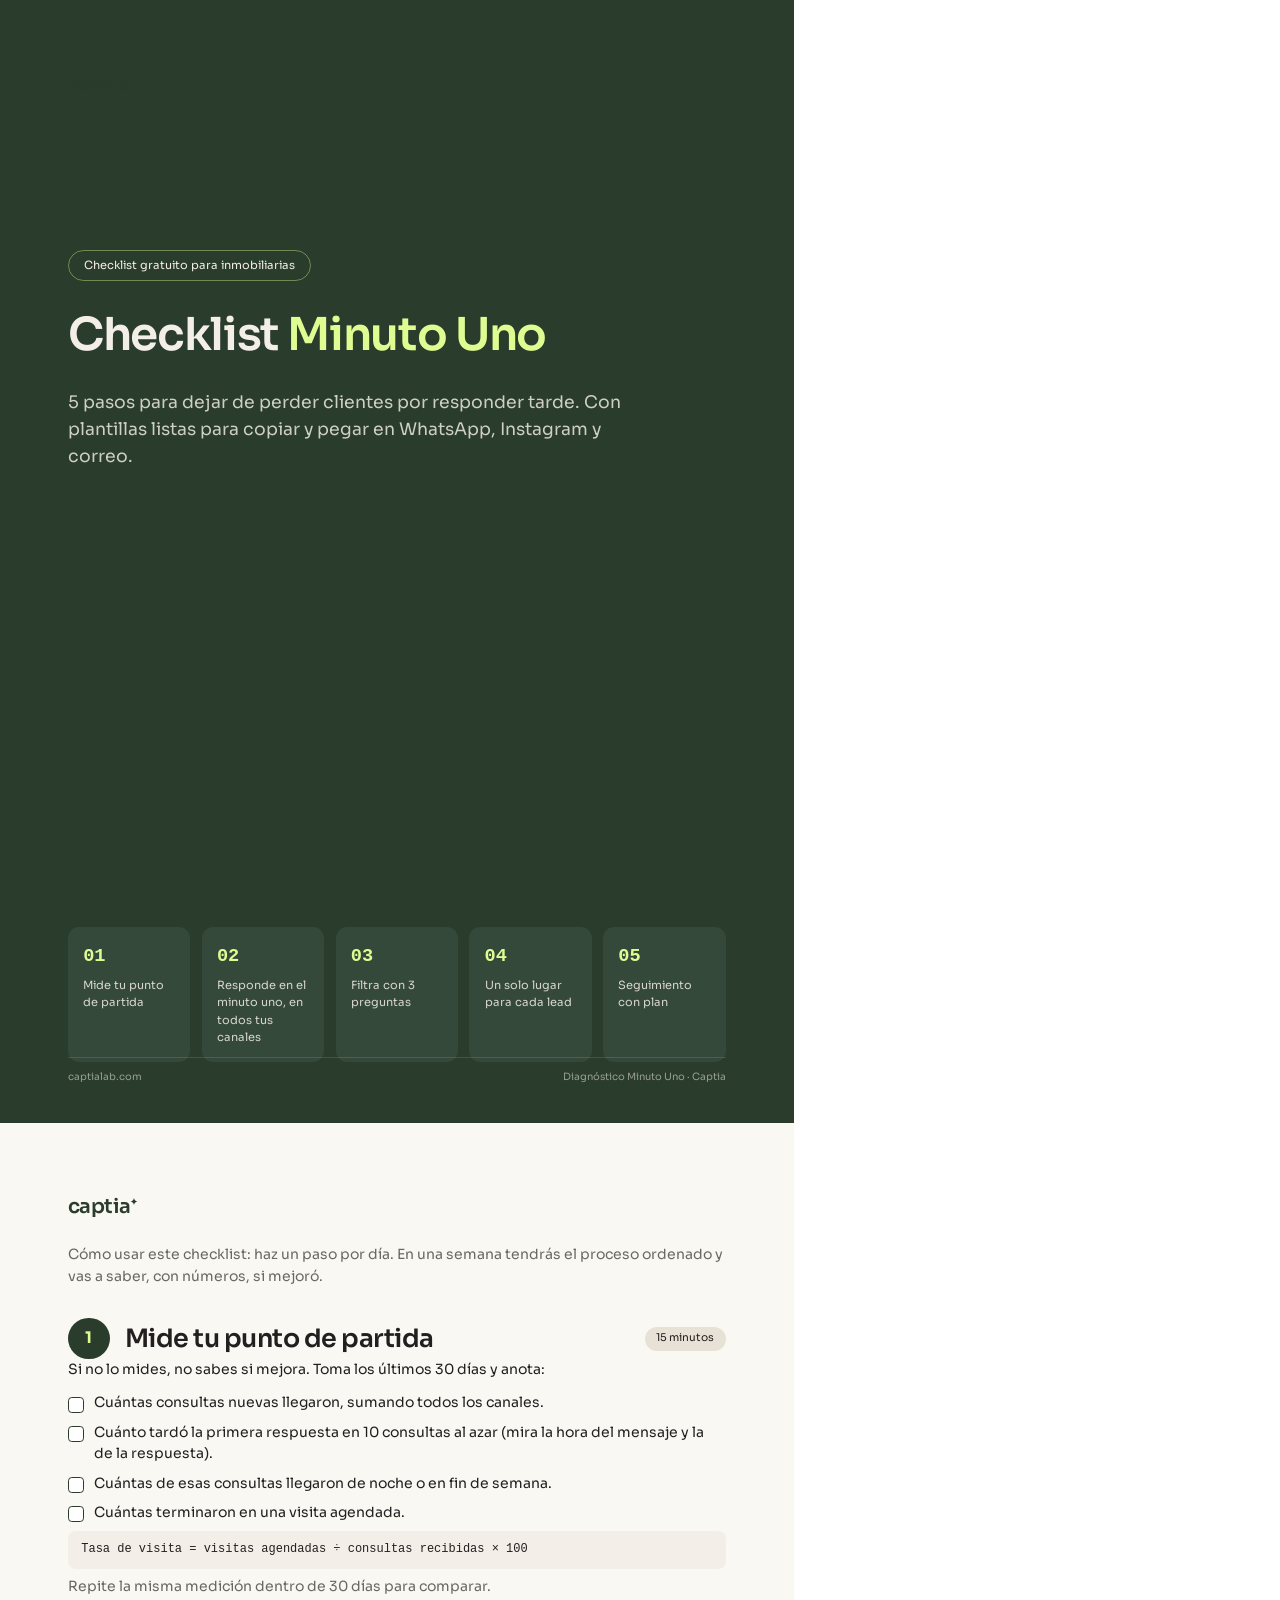
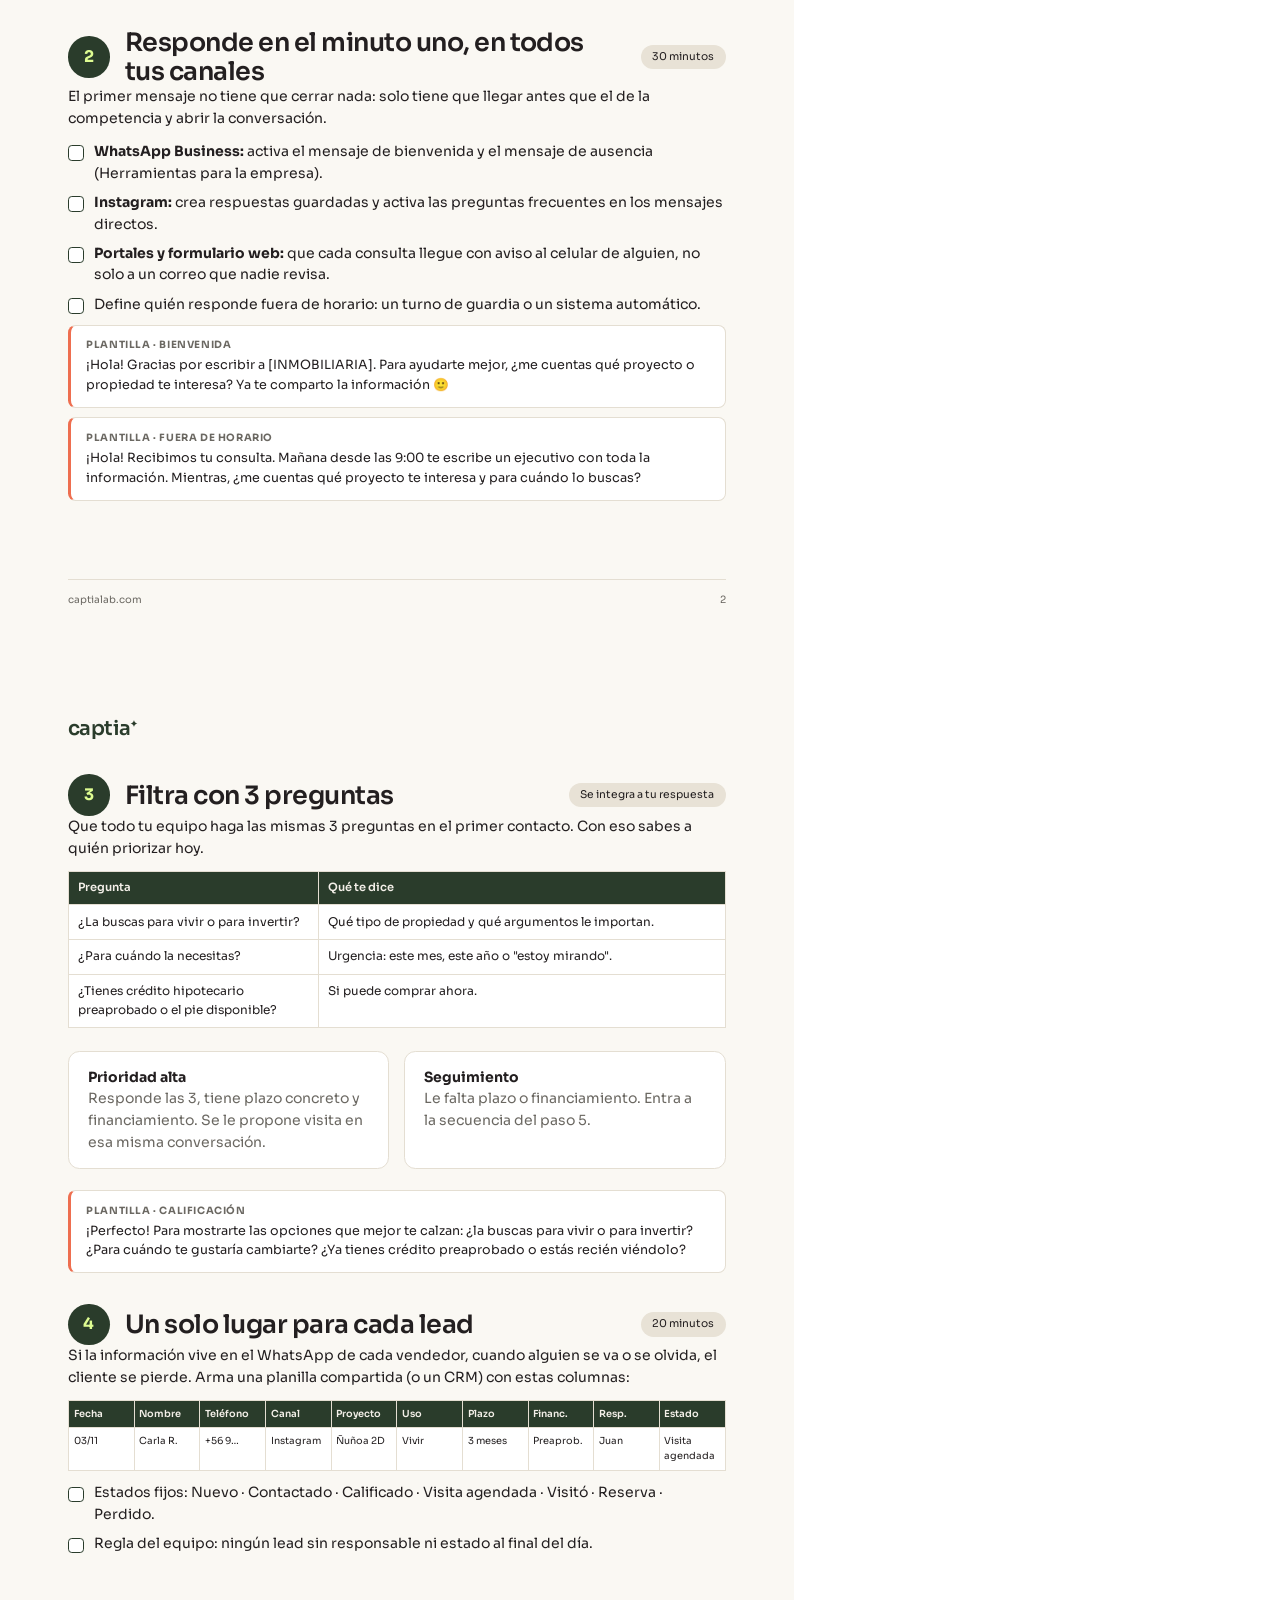
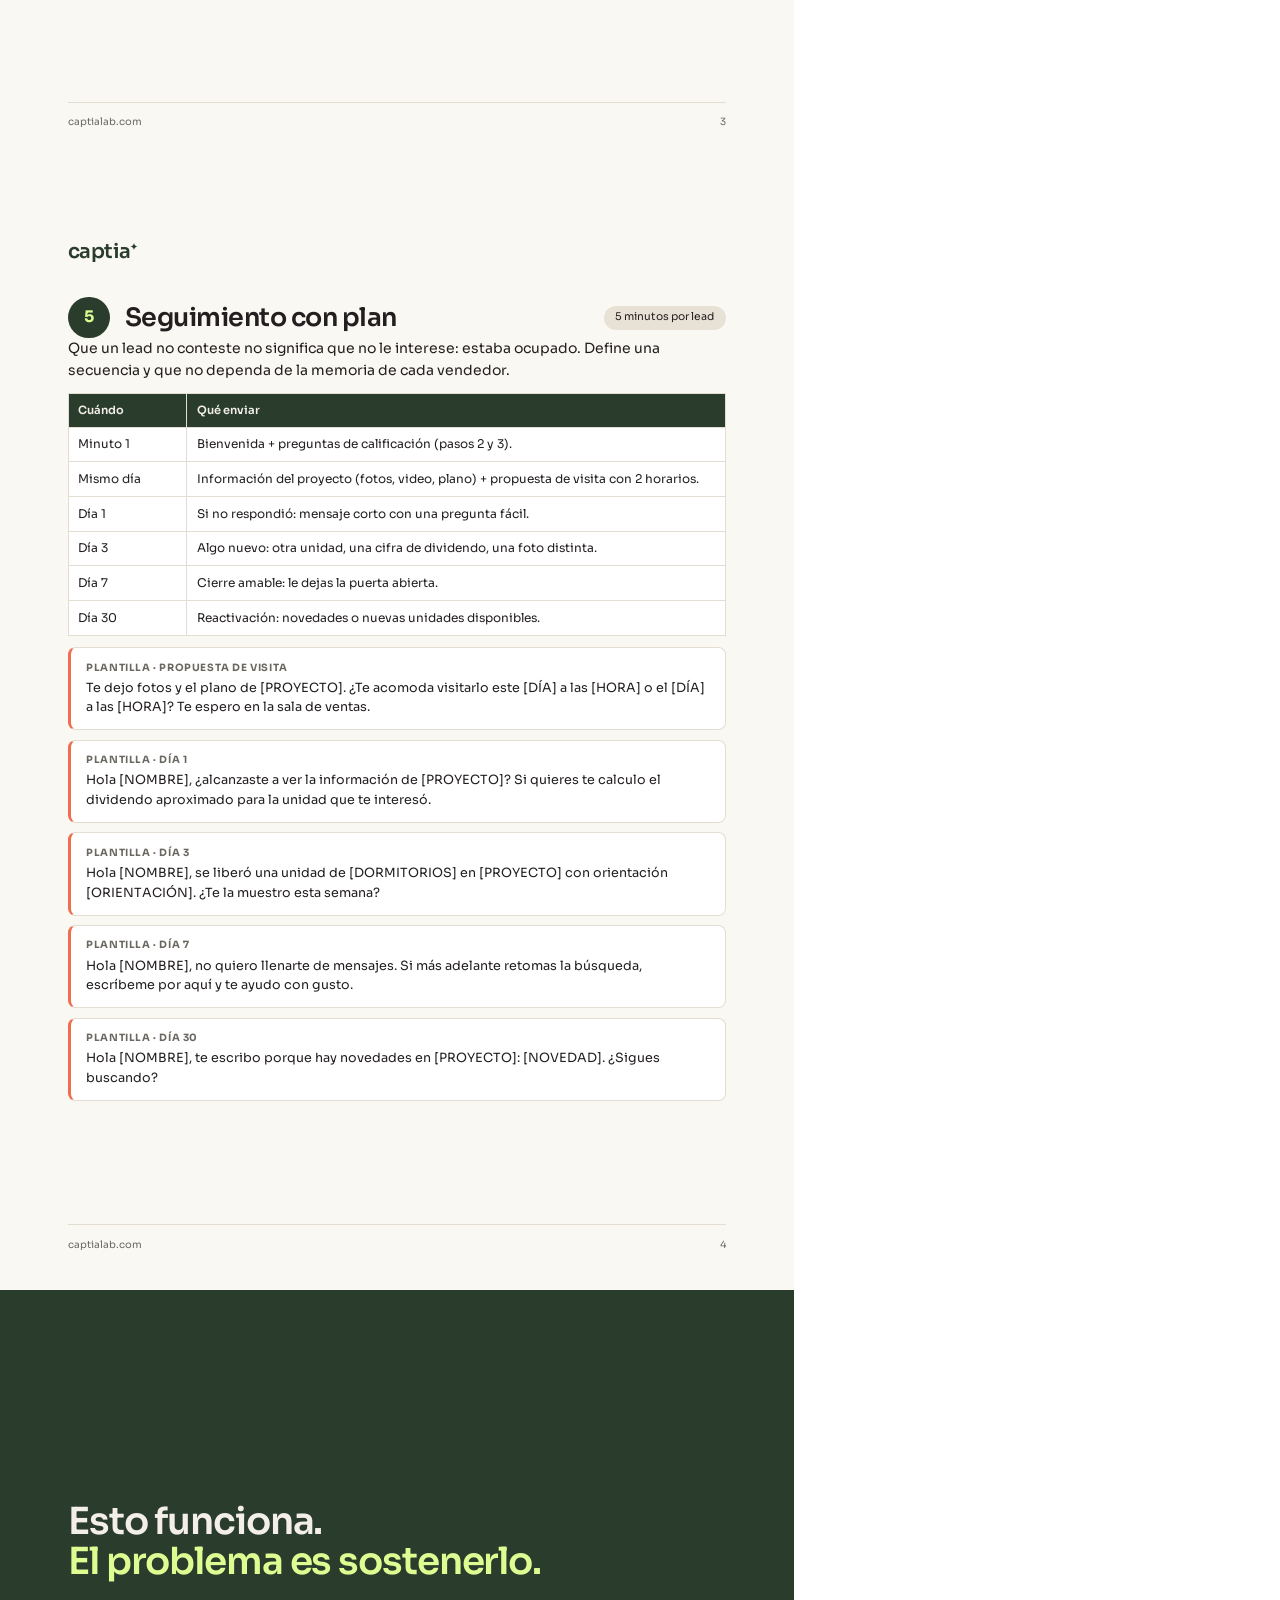
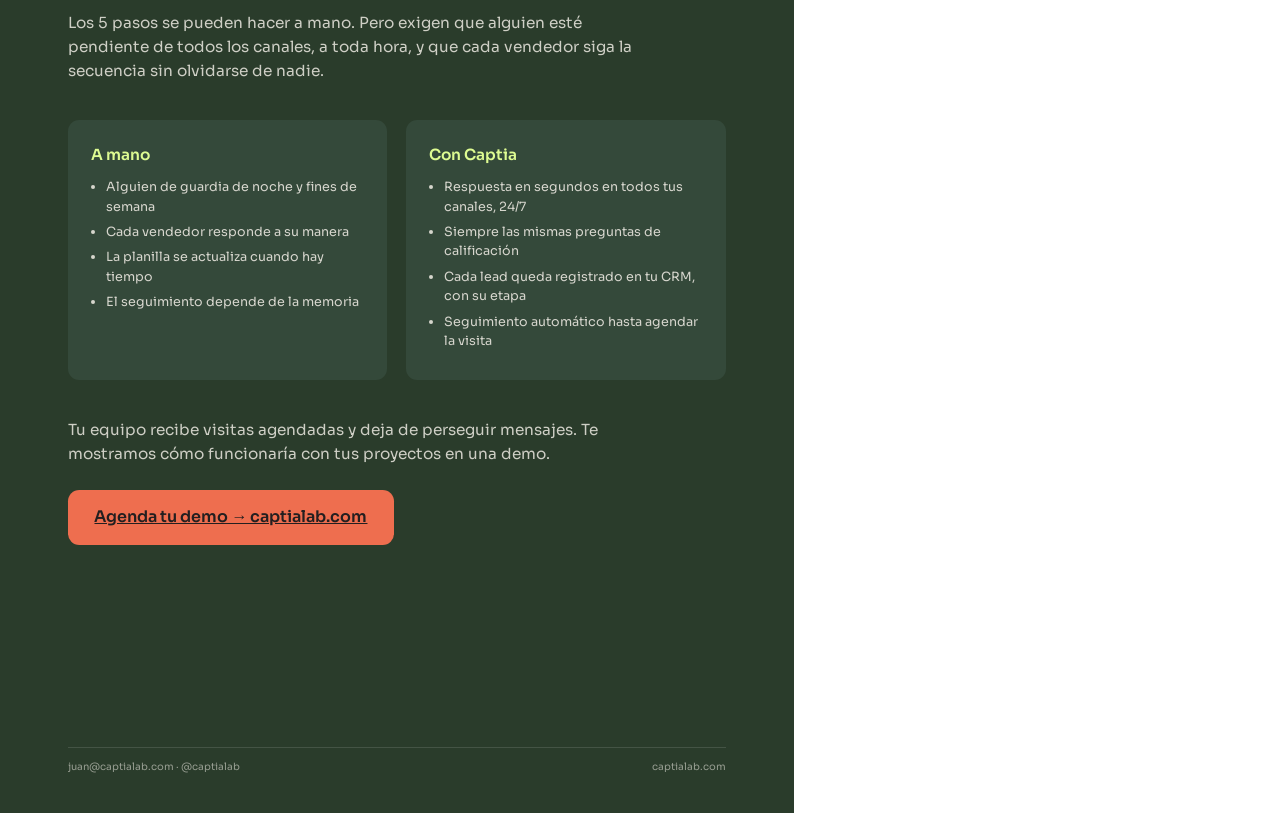
==== lead-magnet/checklist.html @ fd51cfae "Diagnóstico Minuto Uno: lead magnet con puntaje, estimación en UF, envío a GHL y checklist PDF Co-Au" ====
<!DOCTYPE html>
<html lang="es">
<head>
<meta charset="UTF-8">
<title>Checklist Minuto Uno · Captia</title>
<!-- Fuente del PDF assets/checklist-minuto-uno.pdf. Para regenerarlo: node lead-magnet/build-pdf.js -->
<style>
  @font-face { font-family: "Sora"; src: url("fonts/sora.woff2") format("woff2"); font-weight: 100 800; unicode-range: U+0000-00FF, U+0131, U+0152-0153, U+02BB-02BC, U+02C6, U+02DA, U+02DC, U+2000-206F, U+2074, U+20AC, U+2122, U+2191, U+2193, U+2212, U+2215, U+FEFF, U+FFFD; }
  @font-face { font-family: "Sora"; src: url("fonts/sora-ext.woff2") format("woff2"); font-weight: 100 800; }
  @page { size: A4; margin: 0; }
  :root { --verde:#2a3c2b; --verde-2:#34493a; --crema:#f3efe8; --crema-2:#faf8f3; --tinta:#231f20; --gris:#6b6862; --lima:#defc92; --coral:#ee6e4f; --borde:#e4ded2; }
  * { box-sizing: border-box; margin: 0; padding: 0; }
  body { font-family: "Sora", Arial, sans-serif; color: var(--tinta); font-size: 10.5pt; line-height: 1.55; -webkit-print-color-adjust: exact; print-color-adjust: exact; }
  .page { width: 210mm; height: 297mm; padding: 18mm 18mm 16mm; position: relative; overflow: hidden; background: var(--crema-2); page-break-after: always; }
  .page:last-child { page-break-after: auto; }
  .logo { font-weight: 600; font-size: 15pt; letter-spacing: -0.03em; color: var(--verde); }
  .logo sup { font-size: 7pt; }
  .dark .logo { color: var(--lima); }
  .foot { position: absolute; left: 18mm; right: 18mm; bottom: 10mm; display: flex; justify-content: space-between; font-size: 7.5pt; color: var(--gris); border-top: 1px solid var(--borde); padding-top: 3mm; }
  .mono { font-family: ui-monospace, Menlo, Consolas, monospace; font-size: 7.5pt; font-weight: 700; letter-spacing: .1em; color: var(--gris); text-transform: uppercase; }
  h1 { font-size: 34pt; line-height: 1.05; letter-spacing: -0.03em; font-weight: 600; }
  h2 { font-size: 19pt; line-height: 1.15; letter-spacing: -0.02em; font-weight: 600; margin: 2mm 0 3mm; }
  h3 { font-size: 11.5pt; font-weight: 600; margin: 5mm 0 2mm; }
  p { margin-bottom: 2.5mm; }
  .muted { color: var(--gris); }

  /* Portada */
  .cover { background: var(--verde); color: var(--crema); display: flex; flex-direction: column; }
  .cover .pill { display: inline-block; border: 1px solid rgba(222,252,146,.4); color: var(--crema); border-radius: 99px; padding: 1.5mm 4mm; font-size: 8.5pt; margin: 40mm 0 8mm; }
  .cover h1 span { color: var(--lima); }
  .cover .sub { font-size: 13pt; color: rgba(243,239,232,.82); margin-top: 8mm; max-width: 150mm; }
  .cover .steps { margin-top: auto; display: grid; grid-template-columns: repeat(5, 1fr); gap: 3mm; }
  .cover .steps div { background: var(--verde-2); border-radius: 3mm; padding: 4mm; font-size: 8.5pt; color: rgba(243,239,232,.85); min-height: 26mm; }
  .cover .steps b { display: block; font-family: ui-monospace, Menlo, monospace; color: var(--lima); font-size: 14pt; margin-bottom: 1.5mm; }
  .cover .foot { color: rgba(243,239,232,.55); border-color: rgba(255,255,255,.12); }

  /* Pasos */
  .step-head { display: flex; align-items: center; gap: 4mm; margin-top: 8mm; }
  .step-head:first-of-type { margin-top: 6mm; }
  .num { width: 11mm; height: 11mm; border-radius: 50%; background: var(--verde); color: var(--lima); display: grid; place-items: center; font-weight: 700; font-size: 12pt; flex-shrink: 0; }
  .step-head h2 { margin: 0; }
  .time { margin-left: auto; font-size: 8pt; background: #e8e2d6; border-radius: 99px; padding: 1mm 3mm; white-space: nowrap; }
  .checks { list-style: none; margin: 3mm 0 0; }
  .checks li { position: relative; padding-left: 7mm; margin-bottom: 2mm; }
  .checks li::before { content: ""; position: absolute; left: 0; top: 1.2mm; width: 3.6mm; height: 3.6mm; border: 1.4px solid var(--verde); border-radius: 1mm; background: #fff; }
  .box { background: #fff; border: 1px solid var(--borde); border-radius: 3mm; padding: 4mm 5mm; margin: 3mm 0; }
  .msg { background: #fff; border: 1px solid var(--borde); border-left: 3px solid var(--coral); border-radius: 2mm; padding: 3mm 4mm; margin: 2.5mm 0; font-size: 9.5pt; }
  .msg .lbl { display: block; font-size: 7.5pt; font-weight: 700; color: var(--gris); text-transform: uppercase; letter-spacing: .06em; margin-bottom: 1mm; }
  table { width: 100%; border-collapse: collapse; font-size: 9pt; margin: 3mm 0; background: #fff; }
  th, td { border: 1px solid var(--borde); padding: 2mm 2.5mm; text-align: left; vertical-align: top; }
  th { background: var(--verde); color: var(--crema); font-weight: 600; font-size: 8.5pt; }
  .formula { font-family: ui-monospace, Menlo, monospace; font-size: 9pt; background: var(--crema); border-radius: 2mm; padding: 2.5mm 3.5mm; display: block; margin: 2mm 0; }
  table.tight { table-layout: fixed; font-size: 7.5pt; }
  table.tight th, table.tight td { padding: 1.5mm 1.2mm; font-size: 7.3pt; word-break: break-word; }
  .grid2 { display: grid; grid-template-columns: 1fr 1fr; gap: 4mm; }

  /* Cierre */
  .closing { background: var(--verde); color: var(--crema); }
  .closing h1 { font-size: 28pt; margin-top: 30mm; }
  .closing h1 span { color: var(--lima); }
  .closing p { color: rgba(243,239,232,.82); font-size: 11.5pt; max-width: 155mm; }
  .closing .cmp { display: grid; grid-template-columns: 1fr 1fr; gap: 5mm; margin: 10mm 0; }
  .closing .cmp div { background: var(--verde-2); border-radius: 3mm; padding: 6mm; font-size: 9.5pt; }
  .closing .cmp h3 { color: var(--lima); margin: 0 0 3mm; }
  .closing .cmp ul { padding-left: 4mm; color: rgba(243,239,232,.85); }
  .closing .cmp li { margin-bottom: 1.5mm; }
  .cta { display: inline-block; background: var(--coral); color: var(--tinta); font-weight: 600; padding: 4mm 7mm; border-radius: 3mm; font-size: 12pt; margin-top: 4mm; }
  .closing .foot { color: rgba(243,239,232,.55); border-color: rgba(255,255,255,.12); }
</style>
</head>
<body>

<!-- ============ PORTADA ============ -->
<section class="page cover">
  <div class="logo">captia<sup>✦</sup></div>
  <div><span class="pill">Checklist gratuito para inmobiliarias</span></div>
  <h1>Checklist <span>Minuto Uno</span></h1>
  <p class="sub">5 pasos para dejar de perder clientes por responder tarde. Con plantillas listas para copiar y pegar en WhatsApp, Instagram y correo.</p>
  <div class="steps">
    <div><b>01</b>Mide tu punto de partida</div>
    <div><b>02</b>Responde en el minuto uno, en todos tus canales</div>
    <div><b>03</b>Filtra con 3 preguntas</div>
    <div><b>04</b>Un solo lugar para cada lead</div>
    <div><b>05</b>Seguimiento con plan</div>
  </div>
  <div class="foot"><span>captialab.com</span><span>Diagnóstico Minuto Uno · Captia</span></div>
</section>

<!-- ============ PASOS 1 y 2 ============ -->
<section class="page">
  <div class="logo">captia<sup>✦</sup></div>
  <p class="muted" style="margin-top:6mm">Cómo usar este checklist: haz un paso por día. En una semana tendrás el proceso ordenado y vas a saber, con números, si mejoró.</p>

  <div class="step-head"><div class="num">1</div><h2>Mide tu punto de partida</h2><span class="time">15 minutos</span></div>
  <p>Si no lo mides, no sabes si mejora. Toma los últimos 30 días y anota:</p>
  <ul class="checks">
    <li>Cuántas consultas nuevas llegaron, sumando todos los canales.</li>
    <li>Cuánto tardó la primera respuesta en 10 consultas al azar (mira la hora del mensaje y la de la respuesta).</li>
    <li>Cuántas de esas consultas llegaron de noche o en fin de semana.</li>
    <li>Cuántas terminaron en una visita agendada.</li>
  </ul>
  <span class="formula">Tasa de visita = visitas agendadas ÷ consultas recibidas × 100</span>
  <p class="muted">Repite la misma medición dentro de 30 días para comparar.</p>

  <div class="step-head"><div class="num">2</div><h2>Responde en el minuto uno, en todos tus canales</h2><span class="time">30 minutos</span></div>
  <p>El primer mensaje no tiene que cerrar nada: solo tiene que llegar antes que el de la competencia y abrir la conversación.</p>
  <ul class="checks">
    <li><b>WhatsApp Business:</b> activa el mensaje de bienvenida y el mensaje de ausencia (Herramientas para la empresa).</li>
    <li><b>Instagram:</b> crea respuestas guardadas y activa las preguntas frecuentes en los mensajes directos.</li>
    <li><b>Portales y formulario web:</b> que cada consulta llegue con aviso al celular de alguien, no solo a un correo que nadie revisa.</li>
    <li>Define quién responde fuera de horario: un turno de guardia o un sistema automático.</li>
  </ul>
  <div class="msg"><span class="lbl">Plantilla · Bienvenida</span>¡Hola! Gracias por escribir a [INMOBILIARIA]. Para ayudarte mejor, ¿me cuentas qué proyecto o propiedad te interesa? Ya te comparto la información 🙂</div>
  <div class="msg"><span class="lbl">Plantilla · Fuera de horario</span>¡Hola! Recibimos tu consulta. Mañana desde las 9:00 te escribe un ejecutivo con toda la información. Mientras, ¿me cuentas qué proyecto te interesa y para cuándo lo buscas?</div>

  <div class="foot"><span>captialab.com</span><span>2</span></div>
</section>

<!-- ============ PASOS 3 y 4 ============ -->
<section class="page">
  <div class="logo">captia<sup>✦</sup></div>

  <div class="step-head"><div class="num">3</div><h2>Filtra con 3 preguntas</h2><span class="time">Se integra a tu respuesta</span></div>
  <p>Que todo tu equipo haga las mismas 3 preguntas en el primer contacto. Con eso sabes a quién priorizar hoy.</p>
  <table>
    <tr><th style="width:38%">Pregunta</th><th>Qué te dice</th></tr>
    <tr><td>¿La buscas para vivir o para invertir?</td><td>Qué tipo de propiedad y qué argumentos le importan.</td></tr>
    <tr><td>¿Para cuándo la necesitas?</td><td>Urgencia: este mes, este año o "estoy mirando".</td></tr>
    <tr><td>¿Tienes crédito hipotecario preaprobado o el pie disponible?</td><td>Si puede comprar ahora.</td></tr>
  </table>
  <div class="grid2">
    <div class="box"><b>Prioridad alta</b><br><span class="muted">Responde las 3, tiene plazo concreto y financiamiento. Se le propone visita en esa misma conversación.</span></div>
    <div class="box"><b>Seguimiento</b><br><span class="muted">Le falta plazo o financiamiento. Entra a la secuencia del paso 5.</span></div>
  </div>
  <div class="msg"><span class="lbl">Plantilla · Calificación</span>¡Perfecto! Para mostrarte las opciones que mejor te calzan: ¿la buscas para vivir o para invertir? ¿Para cuándo te gustaría cambiarte? ¿Ya tienes crédito preaprobado o estás recién viéndolo?</div>

  <div class="step-head"><div class="num">4</div><h2>Un solo lugar para cada lead</h2><span class="time">20 minutos</span></div>
  <p>Si la información vive en el WhatsApp de cada vendedor, cuando alguien se va o se olvida, el cliente se pierde. Arma una planilla compartida (o un CRM) con estas columnas:</p>
  <table class="tight">
    <tr><th>Fecha</th><th>Nombre</th><th>Teléfono</th><th>Canal</th><th>Proyecto</th><th>Uso</th><th>Plazo</th><th>Financ.</th><th>Resp.</th><th>Estado</th></tr>
    <tr><td>03/11</td><td>Carla R.</td><td>+56 9…</td><td>Instagram</td><td>Ñuñoa 2D</td><td>Vivir</td><td>3 meses</td><td>Preaprob.</td><td>Juan</td><td>Visita agendada</td></tr>
  </table>
  <ul class="checks">
    <li>Estados fijos: Nuevo · Contactado · Calificado · Visita agendada · Visitó · Reserva · Perdido.</li>
    <li>Regla del equipo: ningún lead sin responsable ni estado al final del día.</li>
  </ul>

  <div class="foot"><span>captialab.com</span><span>3</span></div>
</section>

<!-- ============ PASO 5 ============ -->
<section class="page">
  <div class="logo">captia<sup>✦</sup></div>

  <div class="step-head"><div class="num">5</div><h2>Seguimiento con plan</h2><span class="time">5 minutos por lead</span></div>
  <p>Que un lead no conteste no significa que no le interese: estaba ocupado. Define una secuencia y que no dependa de la memoria de cada vendedor.</p>
  <table>
    <tr><th style="width:18%">Cuándo</th><th>Qué enviar</th></tr>
    <tr><td>Minuto 1</td><td>Bienvenida + preguntas de calificación (pasos 2 y 3).</td></tr>
    <tr><td>Mismo día</td><td>Información del proyecto (fotos, video, plano) + propuesta de visita con 2 horarios.</td></tr>
    <tr><td>Día 1</td><td>Si no respondió: mensaje corto con una pregunta fácil.</td></tr>
    <tr><td>Día 3</td><td>Algo nuevo: otra unidad, una cifra de dividendo, una foto distinta.</td></tr>
    <tr><td>Día 7</td><td>Cierre amable: le dejas la puerta abierta.</td></tr>
    <tr><td>Día 30</td><td>Reactivación: novedades o nuevas unidades disponibles.</td></tr>
  </table>
  <div class="msg"><span class="lbl">Plantilla · Propuesta de visita</span>Te dejo fotos y el plano de [PROYECTO]. ¿Te acomoda visitarlo este [DÍA] a las [HORA] o el [DÍA] a las [HORA]? Te espero en la sala de ventas.</div>
  <div class="msg"><span class="lbl">Plantilla · Día 1</span>Hola [NOMBRE], ¿alcanzaste a ver la información de [PROYECTO]? Si quieres te calculo el dividendo aproximado para la unidad que te interesó.</div>
  <div class="msg"><span class="lbl">Plantilla · Día 3</span>Hola [NOMBRE], se liberó una unidad de [DORMITORIOS] en [PROYECTO] con orientación [ORIENTACIÓN]. ¿Te la muestro esta semana?</div>
  <div class="msg"><span class="lbl">Plantilla · Día 7</span>Hola [NOMBRE], no quiero llenarte de mensajes. Si más adelante retomas la búsqueda, escríbeme por aquí y te ayudo con gusto.</div>
  <div class="msg"><span class="lbl">Plantilla · Día 30</span>Hola [NOMBRE], te escribo porque hay novedades en [PROYECTO]: [NOVEDAD]. ¿Sigues buscando?</div>

  <div class="foot"><span>captialab.com</span><span>4</span></div>
</section>

<!-- ============ CIERRE ============ -->
<section class="page closing">
  <div class="logo">captia<sup>✦</sup></div>
  <h1>Esto funciona.<br><span>El problema es sostenerlo.</span></h1>
  <p style="margin-top:8mm">Los 5 pasos se pueden hacer a mano. Pero exigen que alguien esté pendiente de todos los canales, a toda hora, y que cada vendedor siga la secuencia sin olvidarse de nadie.</p>
  <div class="cmp">
    <div>
      <h3>A mano</h3>
      <ul>
        <li>Alguien de guardia de noche y fines de semana</li>
        <li>Cada vendedor responde a su manera</li>
        <li>La planilla se actualiza cuando hay tiempo</li>
        <li>El seguimiento depende de la memoria</li>
      </ul>
    </div>
    <div>
      <h3>Con Captia</h3>
      <ul>
        <li>Respuesta en segundos en todos tus canales, 24/7</li>
        <li>Siempre las mismas preguntas de calificación</li>
        <li>Cada lead queda registrado en tu CRM, con su etapa</li>
        <li>Seguimiento automático hasta agendar la visita</li>
      </ul>
    </div>
  </div>
  <p>Tu equipo recibe visitas agendadas y deja de perseguir mensajes. Te mostramos cómo funcionaría con tus proyectos en una demo.</p>
  <a class="cta" href="https://captialab.com/confirmacion-leadflow-inmo">Agenda tu demo → captialab.com</a>
  <div class="foot"><span>juan@captialab.com · @captialab</span><span>captialab.com</span></div>
</section>

</body>
</html>
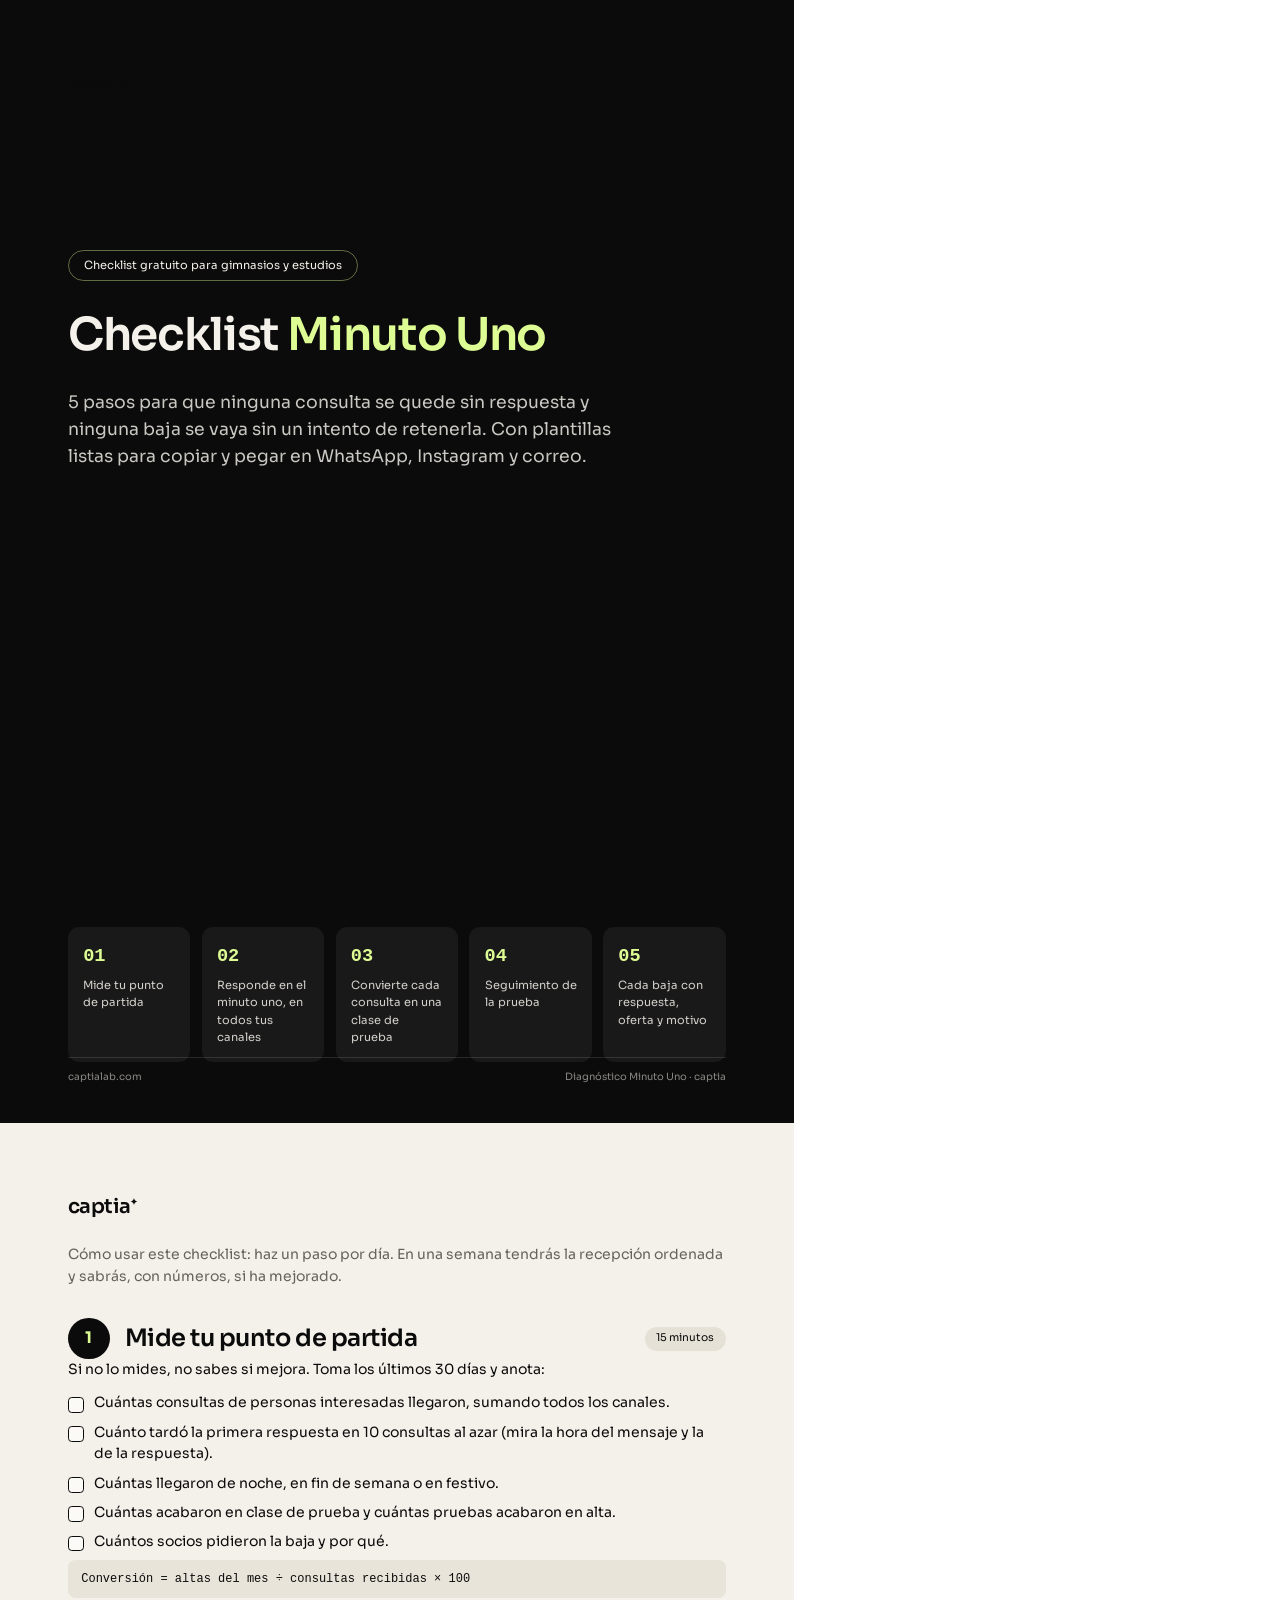
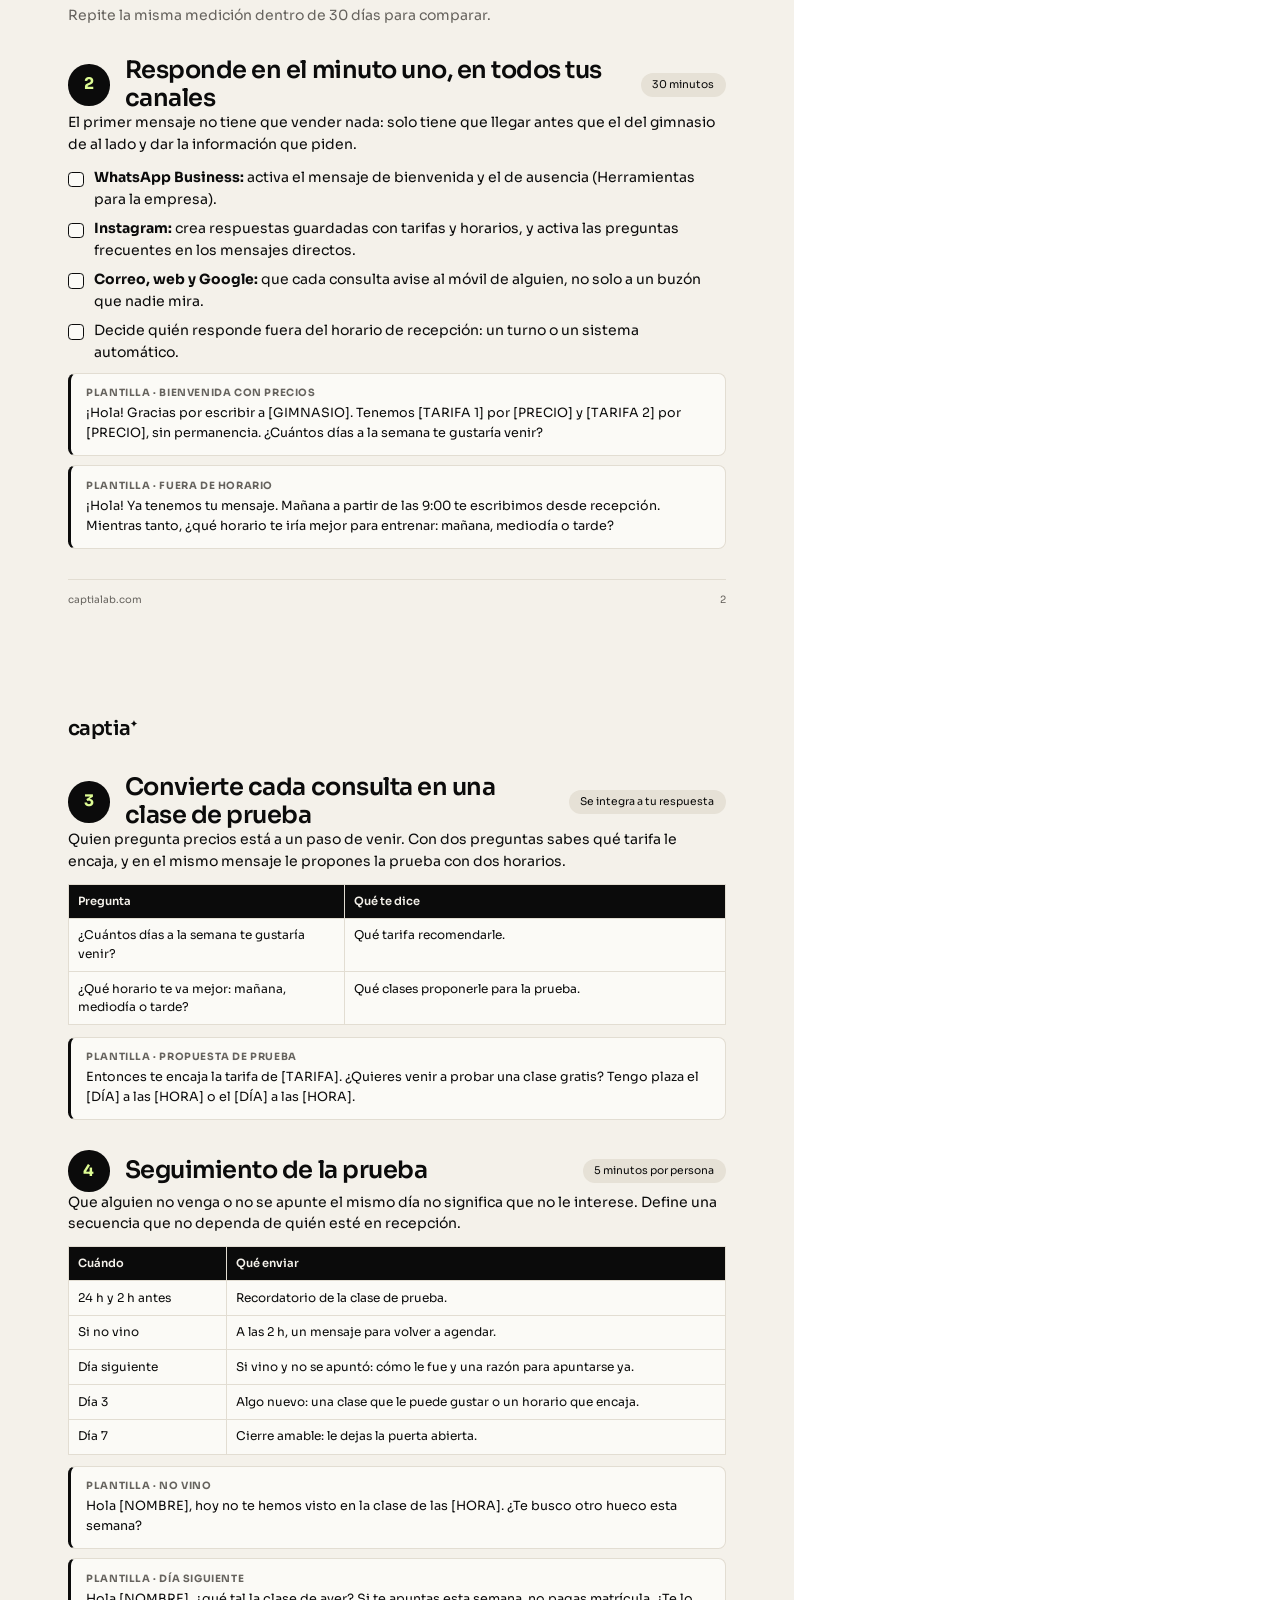
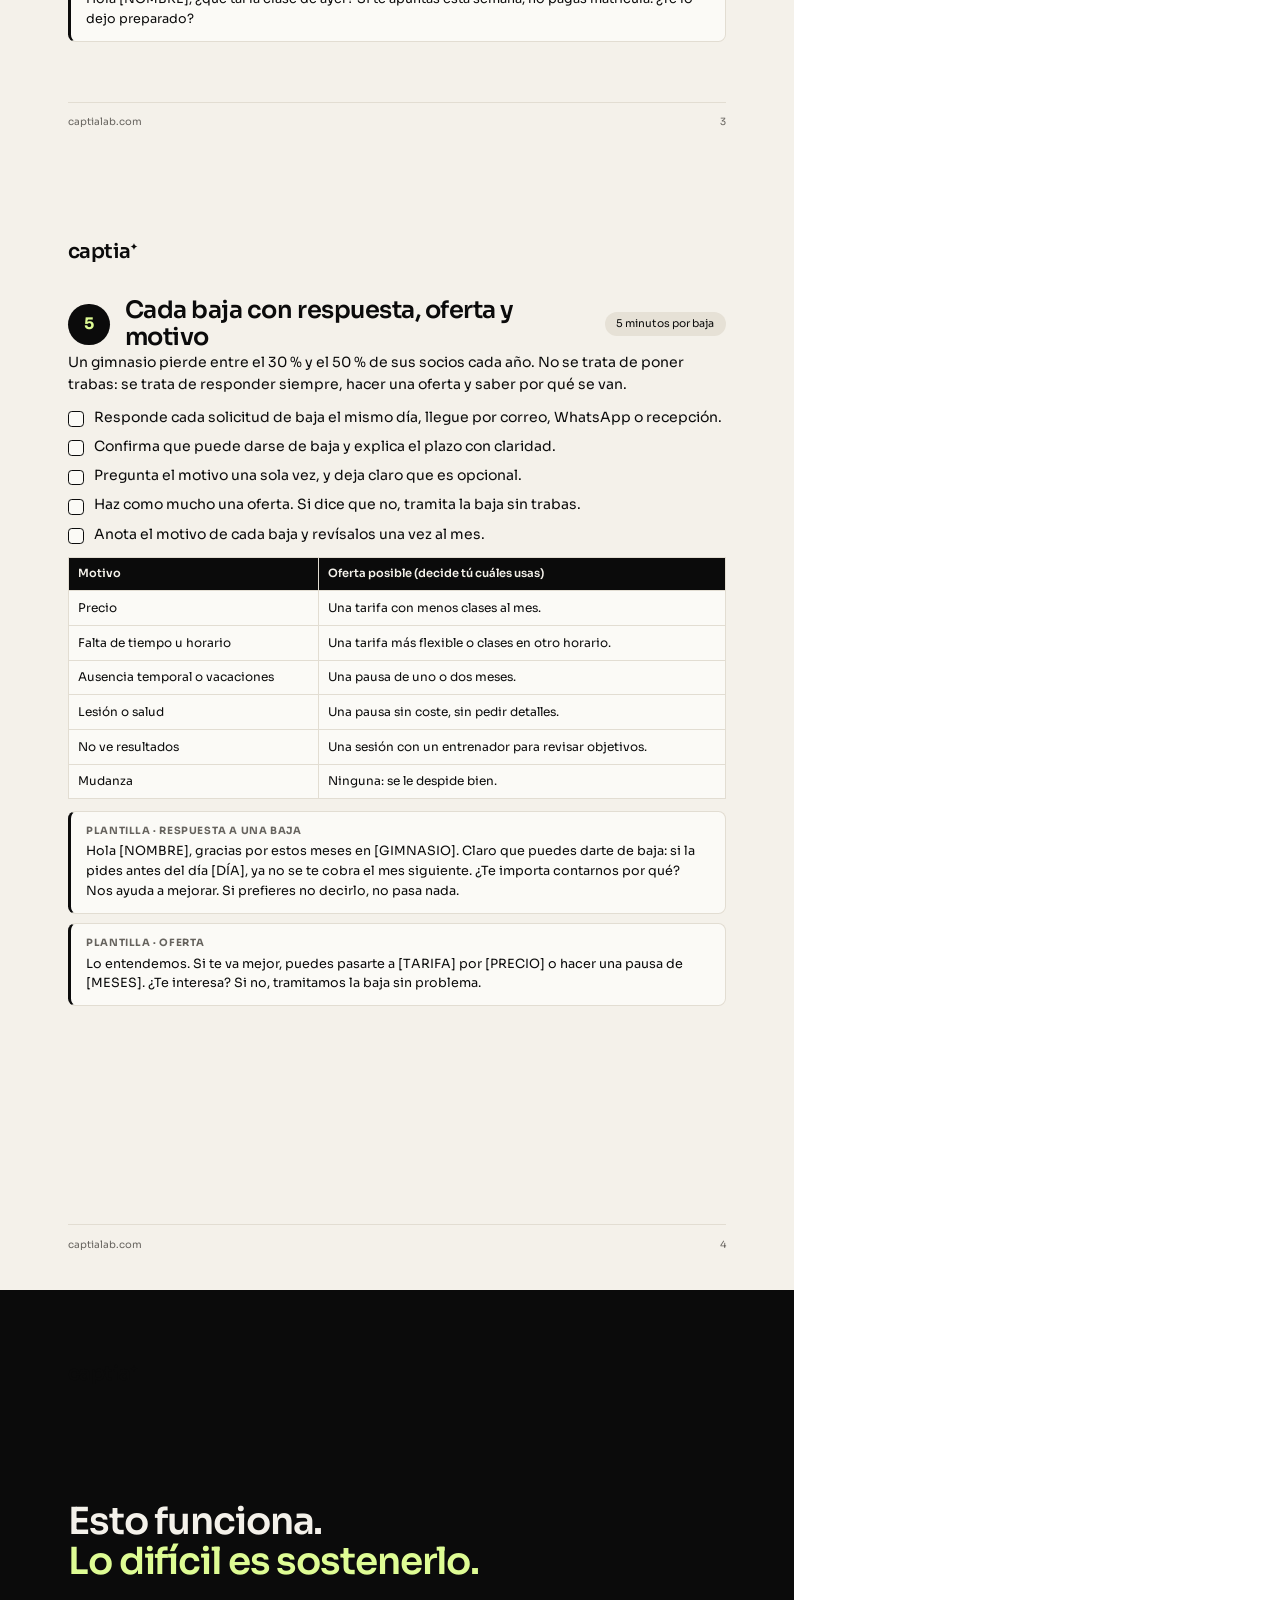
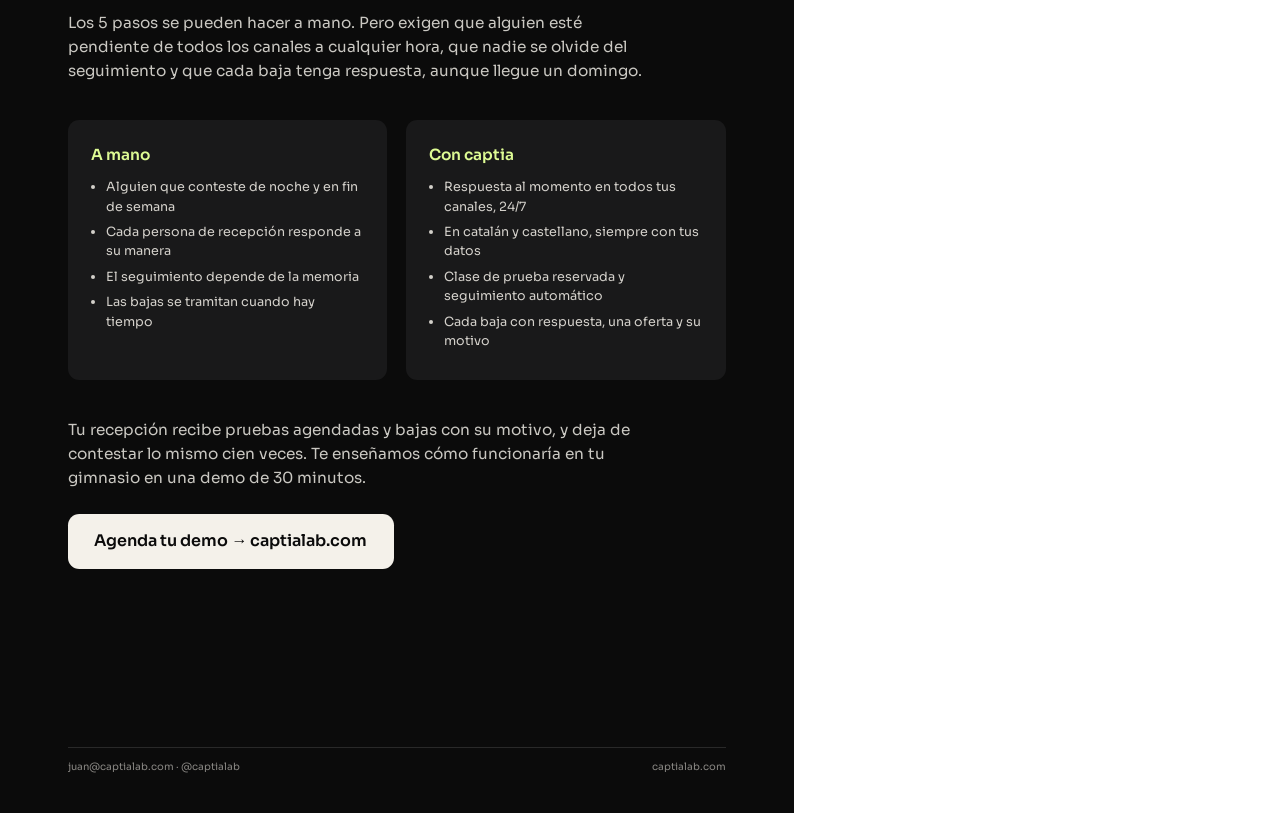
==== commit 31a218d9: "Diagnóstico Minuto Uno y checklist PDF adaptados a gimnasios Co-Authored-By: Claude Opus 5.5 <norepl" ====
--- a/lead-magnet/checklist.html
+++ b/lead-magnet/checklist.html
@@ -2,70 +2,60 @@
 <html lang="es">
 <head>
 <meta charset="UTF-8">
-<title>Checklist Minuto Uno · Captia</title>
+<title>Checklist Minuto Uno · captia</title>
 <!-- Fuente del PDF assets/checklist-minuto-uno.pdf. Para regenerarlo: node lead-magnet/build-pdf.js -->
 <style>
   @font-face { font-family: "Sora"; src: url("fonts/sora.woff2") format("woff2"); font-weight: 100 800; unicode-range: U+0000-00FF, U+0131, U+0152-0153, U+02BB-02BC, U+02C6, U+02DA, U+02DC, U+2000-206F, U+2074, U+20AC, U+2122, U+2191, U+2193, U+2212, U+2215, U+FEFF, U+FFFD; }
   @font-face { font-family: "Sora"; src: url("fonts/sora-ext.woff2") format("woff2"); font-weight: 100 800; }
   @page { size: A4; margin: 0; }
-  :root { --verde:#2a3c2b; --verde-2:#34493a; --crema:#f3efe8; --crema-2:#faf8f3; --tinta:#231f20; --gris:#6b6862; --lima:#defc92; --coral:#ee6e4f; --borde:#e4ded2; }
+  :root { --onyx:#0b0b0b; --carbon:#19191a; --marfil:#f4f1ea; --humo:#8a8884; --grafito:#66635e; --lima:#defc94; --linea:#e2ddd2; --blanco:#fbfaf6; }
   * { box-sizing: border-box; margin: 0; padding: 0; }
-  body { font-family: "Sora", Arial, sans-serif; color: var(--tinta); font-size: 10.5pt; line-height: 1.55; -webkit-print-color-adjust: exact; print-color-adjust: exact; }
-  .page { width: 210mm; height: 297mm; padding: 18mm 18mm 16mm; position: relative; overflow: hidden; background: var(--crema-2); page-break-after: always; }
+  body { font-family: "Sora", Arial, sans-serif; color: var(--onyx); font-size: 10.5pt; line-height: 1.55; -webkit-print-color-adjust: exact; print-color-adjust: exact; }
+  .page { width: 210mm; height: 297mm; padding: 18mm 18mm 16mm; position: relative; overflow: hidden; background: var(--marfil); page-break-after: always; }
   .page:last-child { page-break-after: auto; }
-  .logo { font-weight: 600; font-size: 15pt; letter-spacing: -0.03em; color: var(--verde); }
+  .logo { font-weight: 600; font-size: 15pt; letter-spacing: -0.03em; color: var(--onyx); }
   .logo sup { font-size: 7pt; }
   .dark .logo { color: var(--lima); }
-  .foot { position: absolute; left: 18mm; right: 18mm; bottom: 10mm; display: flex; justify-content: space-between; font-size: 7.5pt; color: var(--gris); border-top: 1px solid var(--borde); padding-top: 3mm; }
-  .mono { font-family: ui-monospace, Menlo, Consolas, monospace; font-size: 7.5pt; font-weight: 700; letter-spacing: .1em; color: var(--gris); text-transform: uppercase; }
+  .foot { position: absolute; left: 18mm; right: 18mm; bottom: 10mm; display: flex; justify-content: space-between; font-size: 7.5pt; color: var(--grafito); border-top: 1px solid var(--linea); padding-top: 3mm; }
   h1 { font-size: 34pt; line-height: 1.05; letter-spacing: -0.03em; font-weight: 600; }
-  h2 { font-size: 19pt; line-height: 1.15; letter-spacing: -0.02em; font-weight: 600; margin: 2mm 0 3mm; }
+  h2 { font-size: 18pt; line-height: 1.15; letter-spacing: -0.02em; font-weight: 600; margin: 2mm 0 3mm; }
   h3 { font-size: 11.5pt; font-weight: 600; margin: 5mm 0 2mm; }
   p { margin-bottom: 2.5mm; }
-  .muted { color: var(--gris); }
-
-  /* Portada */
-  .cover { background: var(--verde); color: var(--crema); display: flex; flex-direction: column; }
-  .cover .pill { display: inline-block; border: 1px solid rgba(222,252,146,.4); color: var(--crema); border-radius: 99px; padding: 1.5mm 4mm; font-size: 8.5pt; margin: 40mm 0 8mm; }
+  .muted { color: var(--grafito); }
+  .cover { background: var(--onyx); color: var(--marfil); display: flex; flex-direction: column; }
+  .cover .pill { display: inline-block; border: 1px solid rgba(222,252,148,.4); color: var(--marfil); border-radius: 99px; padding: 1.5mm 4mm; font-size: 8.5pt; margin: 40mm 0 8mm; }
   .cover h1 span { color: var(--lima); }
-  .cover .sub { font-size: 13pt; color: rgba(243,239,232,.82); margin-top: 8mm; max-width: 150mm; }
+  .cover .sub { font-size: 13pt; color: rgba(244,241,234,.82); margin-top: 8mm; max-width: 150mm; }
   .cover .steps { margin-top: auto; display: grid; grid-template-columns: repeat(5, 1fr); gap: 3mm; }
-  .cover .steps div { background: var(--verde-2); border-radius: 3mm; padding: 4mm; font-size: 8.5pt; color: rgba(243,239,232,.85); min-height: 26mm; }
+  .cover .steps div { background: var(--carbon); border-radius: 3mm; padding: 4mm; font-size: 8.5pt; color: rgba(244,241,234,.85); min-height: 26mm; }
   .cover .steps b { display: block; font-family: ui-monospace, Menlo, monospace; color: var(--lima); font-size: 14pt; margin-bottom: 1.5mm; }
-  .cover .foot { color: rgba(243,239,232,.55); border-color: rgba(255,255,255,.12); }
-
-  /* Pasos */
+  .cover .foot, .closing .foot { color: var(--humo); border-color: rgba(255,255,255,.12); }
   .step-head { display: flex; align-items: center; gap: 4mm; margin-top: 8mm; }
   .step-head:first-of-type { margin-top: 6mm; }
-  .num { width: 11mm; height: 11mm; border-radius: 50%; background: var(--verde); color: var(--lima); display: grid; place-items: center; font-weight: 700; font-size: 12pt; flex-shrink: 0; }
+  .num { width: 11mm; height: 11mm; border-radius: 50%; background: var(--onyx); color: var(--lima); display: grid; place-items: center; font-weight: 700; font-size: 12pt; flex-shrink: 0; }
   .step-head h2 { margin: 0; }
-  .time { margin-left: auto; font-size: 8pt; background: #e8e2d6; border-radius: 99px; padding: 1mm 3mm; white-space: nowrap; }
+  .time { margin-left: auto; font-size: 8pt; background: #e6e1d6; border-radius: 99px; padding: 1mm 3mm; white-space: nowrap; }
   .checks { list-style: none; margin: 3mm 0 0; }
   .checks li { position: relative; padding-left: 7mm; margin-bottom: 2mm; }
-  .checks li::before { content: ""; position: absolute; left: 0; top: 1.2mm; width: 3.6mm; height: 3.6mm; border: 1.4px solid var(--verde); border-radius: 1mm; background: #fff; }
-  .box { background: #fff; border: 1px solid var(--borde); border-radius: 3mm; padding: 4mm 5mm; margin: 3mm 0; }
-  .msg { background: #fff; border: 1px solid var(--borde); border-left: 3px solid var(--coral); border-radius: 2mm; padding: 3mm 4mm; margin: 2.5mm 0; font-size: 9.5pt; }
-  .msg .lbl { display: block; font-size: 7.5pt; font-weight: 700; color: var(--gris); text-transform: uppercase; letter-spacing: .06em; margin-bottom: 1mm; }
-  table { width: 100%; border-collapse: collapse; font-size: 9pt; margin: 3mm 0; background: #fff; }
-  th, td { border: 1px solid var(--borde); padding: 2mm 2.5mm; text-align: left; vertical-align: top; }
-  th { background: var(--verde); color: var(--crema); font-weight: 600; font-size: 8.5pt; }
-  .formula { font-family: ui-monospace, Menlo, monospace; font-size: 9pt; background: var(--crema); border-radius: 2mm; padding: 2.5mm 3.5mm; display: block; margin: 2mm 0; }
-  table.tight { table-layout: fixed; font-size: 7.5pt; }
-  table.tight th, table.tight td { padding: 1.5mm 1.2mm; font-size: 7.3pt; word-break: break-word; }
+  .checks li::before { content: ""; position: absolute; left: 0; top: 1.2mm; width: 3.6mm; height: 3.6mm; border: 1.4px solid var(--onyx); border-radius: 1mm; background: var(--blanco); }
+  .box { background: var(--blanco); border: 1px solid var(--linea); border-radius: 3mm; padding: 4mm 5mm; margin: 3mm 0; }
+  .msg { background: var(--blanco); border: 1px solid var(--linea); border-left: 3px solid var(--onyx); border-radius: 2mm; padding: 3mm 4mm; margin: 2.5mm 0; font-size: 9.5pt; }
+  .msg .lbl { display: block; font-size: 7.5pt; font-weight: 700; color: var(--grafito); text-transform: uppercase; letter-spacing: .06em; margin-bottom: 1mm; }
+  table { width: 100%; border-collapse: collapse; font-size: 9pt; margin: 3mm 0; background: var(--blanco); }
+  th, td { border: 1px solid var(--linea); padding: 2mm 2.5mm; text-align: left; vertical-align: top; }
+  th { background: var(--onyx); color: var(--marfil); font-weight: 600; font-size: 8.5pt; }
+  .formula { font-family: ui-monospace, Menlo, monospace; font-size: 9pt; background: #e9e4d9; border-radius: 2mm; padding: 2.5mm 3.5mm; display: block; margin: 2mm 0; }
   .grid2 { display: grid; grid-template-columns: 1fr 1fr; gap: 4mm; }
-
-  /* Cierre */
-  .closing { background: var(--verde); color: var(--crema); }
+  .closing { background: var(--onyx); color: var(--marfil); }
   .closing h1 { font-size: 28pt; margin-top: 30mm; }
   .closing h1 span { color: var(--lima); }
-  .closing p { color: rgba(243,239,232,.82); font-size: 11.5pt; max-width: 155mm; }
+  .closing p { color: rgba(244,241,234,.82); font-size: 11.5pt; max-width: 155mm; }
   .closing .cmp { display: grid; grid-template-columns: 1fr 1fr; gap: 5mm; margin: 10mm 0; }
-  .closing .cmp div { background: var(--verde-2); border-radius: 3mm; padding: 6mm; font-size: 9.5pt; }
+  .closing .cmp div { background: var(--carbon); border-radius: 3mm; padding: 6mm; font-size: 9.5pt; }
   .closing .cmp h3 { color: var(--lima); margin: 0 0 3mm; }
-  .closing .cmp ul { padding-left: 4mm; color: rgba(243,239,232,.85); }
+  .closing .cmp ul { padding-left: 4mm; color: rgba(244,241,234,.85); }
   .closing .cmp li { margin-bottom: 1.5mm; }
-  .cta { display: inline-block; background: var(--coral); color: var(--tinta); font-weight: 600; padding: 4mm 7mm; border-radius: 3mm; font-size: 12pt; margin-top: 4mm; }
-  .closing .foot { color: rgba(243,239,232,.55); border-color: rgba(255,255,255,.12); }
+  .cta { display: inline-block; background: var(--marfil); color: var(--onyx); font-weight: 600; padding: 4mm 7mm; border-radius: 3mm; font-size: 12pt; margin-top: 4mm; text-decoration: none; }
 </style>
 </head>
 <body>
@@ -73,45 +63,46 @@
 <!-- ============ PORTADA ============ -->
 <section class="page cover">
   <div class="logo">captia<sup>✦</sup></div>
-  <div><span class="pill">Checklist gratuito para inmobiliarias</span></div>
+  <div><span class="pill">Checklist gratuito para gimnasios y estudios</span></div>
   <h1>Checklist <span>Minuto Uno</span></h1>
-  <p class="sub">5 pasos para dejar de perder clientes por responder tarde. Con plantillas listas para copiar y pegar en WhatsApp, Instagram y correo.</p>
+  <p class="sub">5 pasos para que ninguna consulta se quede sin respuesta y ninguna baja se vaya sin un intento de retenerla. Con plantillas listas para copiar y pegar en WhatsApp, Instagram y correo.</p>
   <div class="steps">
     <div><b>01</b>Mide tu punto de partida</div>
     <div><b>02</b>Responde en el minuto uno, en todos tus canales</div>
-    <div><b>03</b>Filtra con 3 preguntas</div>
-    <div><b>04</b>Un solo lugar para cada lead</div>
-    <div><b>05</b>Seguimiento con plan</div>
+    <div><b>03</b>Convierte cada consulta en una clase de prueba</div>
+    <div><b>04</b>Seguimiento de la prueba</div>
+    <div><b>05</b>Cada baja con respuesta, oferta y motivo</div>
   </div>
-  <div class="foot"><span>captialab.com</span><span>Diagnóstico Minuto Uno · Captia</span></div>
+  <div class="foot"><span>captialab.com</span><span>Diagnóstico Minuto Uno · captia</span></div>
 </section>
 
 <!-- ============ PASOS 1 y 2 ============ -->
 <section class="page">
   <div class="logo">captia<sup>✦</sup></div>
-  <p class="muted" style="margin-top:6mm">Cómo usar este checklist: haz un paso por día. En una semana tendrás el proceso ordenado y vas a saber, con números, si mejoró.</p>
+  <p class="muted" style="margin-top:6mm">Cómo usar este checklist: haz un paso por día. En una semana tendrás la recepción ordenada y sabrás, con números, si ha mejorado.</p>
 
   <div class="step-head"><div class="num">1</div><h2>Mide tu punto de partida</h2><span class="time">15 minutos</span></div>
   <p>Si no lo mides, no sabes si mejora. Toma los últimos 30 días y anota:</p>
   <ul class="checks">
-    <li>Cuántas consultas nuevas llegaron, sumando todos los canales.</li>
+    <li>Cuántas consultas de personas interesadas llegaron, sumando todos los canales.</li>
     <li>Cuánto tardó la primera respuesta en 10 consultas al azar (mira la hora del mensaje y la de la respuesta).</li>
-    <li>Cuántas de esas consultas llegaron de noche o en fin de semana.</li>
-    <li>Cuántas terminaron en una visita agendada.</li>
+    <li>Cuántas llegaron de noche, en fin de semana o en festivo.</li>
+    <li>Cuántas acabaron en clase de prueba y cuántas pruebas acabaron en alta.</li>
+    <li>Cuántos socios pidieron la baja y por qué.</li>
   </ul>
-  <span class="formula">Tasa de visita = visitas agendadas ÷ consultas recibidas × 100</span>
+  <span class="formula">Conversión = altas del mes ÷ consultas recibidas × 100</span>
   <p class="muted">Repite la misma medición dentro de 30 días para comparar.</p>
 
   <div class="step-head"><div class="num">2</div><h2>Responde en el minuto uno, en todos tus canales</h2><span class="time">30 minutos</span></div>
-  <p>El primer mensaje no tiene que cerrar nada: solo tiene que llegar antes que el de la competencia y abrir la conversación.</p>
+  <p>El primer mensaje no tiene que vender nada: solo tiene que llegar antes que el del gimnasio de al lado y dar la información que piden.</p>
   <ul class="checks">
-    <li><b>WhatsApp Business:</b> activa el mensaje de bienvenida y el mensaje de ausencia (Herramientas para la empresa).</li>
-    <li><b>Instagram:</b> crea respuestas guardadas y activa las preguntas frecuentes en los mensajes directos.</li>
-    <li><b>Portales y formulario web:</b> que cada consulta llegue con aviso al celular de alguien, no solo a un correo que nadie revisa.</li>
-    <li>Define quién responde fuera de horario: un turno de guardia o un sistema automático.</li>
+    <li><b>WhatsApp Business:</b> activa el mensaje de bienvenida y el de ausencia (Herramientas para la empresa).</li>
+    <li><b>Instagram:</b> crea respuestas guardadas con tarifas y horarios, y activa las preguntas frecuentes en los mensajes directos.</li>
+    <li><b>Correo, web y Google:</b> que cada consulta avise al móvil de alguien, no solo a un buzón que nadie mira.</li>
+    <li>Decide quién responde fuera del horario de recepción: un turno o un sistema automático.</li>
   </ul>
-  <div class="msg"><span class="lbl">Plantilla · Bienvenida</span>¡Hola! Gracias por escribir a [INMOBILIARIA]. Para ayudarte mejor, ¿me cuentas qué proyecto o propiedad te interesa? Ya te comparto la información 🙂</div>
-  <div class="msg"><span class="lbl">Plantilla · Fuera de horario</span>¡Hola! Recibimos tu consulta. Mañana desde las 9:00 te escribe un ejecutivo con toda la información. Mientras, ¿me cuentas qué proyecto te interesa y para cuándo lo buscas?</div>
+  <div class="msg"><span class="lbl">Plantilla · Bienvenida con precios</span>¡Hola! Gracias por escribir a [GIMNASIO]. Tenemos [TARIFA 1] por [PRECIO] y [TARIFA 2] por [PRECIO], sin permanencia. ¿Cuántos días a la semana te gustaría venir?</div>
+  <div class="msg"><span class="lbl">Plantilla · Fuera de horario</span>¡Hola! Ya tenemos tu mensaje. Mañana a partir de las 9:00 te escribimos desde recepción. Mientras tanto, ¿qué horario te iría mejor para entrenar: mañana, mediodía o tarde?</div>
 
   <div class="foot"><span>captialab.com</span><span>2</span></div>
 </section>
@@ -120,30 +111,27 @@
 <section class="page">
   <div class="logo">captia<sup>✦</sup></div>
 
-  <div class="step-head"><div class="num">3</div><h2>Filtra con 3 preguntas</h2><span class="time">Se integra a tu respuesta</span></div>
-  <p>Que todo tu equipo haga las mismas 3 preguntas en el primer contacto. Con eso sabes a quién priorizar hoy.</p>
+  <div class="step-head"><div class="num">3</div><h2>Convierte cada consulta en una clase de prueba</h2><span class="time">Se integra a tu respuesta</span></div>
+  <p>Quien pregunta precios está a un paso de venir. Con dos preguntas sabes qué tarifa le encaja, y en el mismo mensaje le propones la prueba con dos horarios.</p>
   <table>
-    <tr><th style="width:38%">Pregunta</th><th>Qué te dice</th></tr>
-    <tr><td>¿La buscas para vivir o para invertir?</td><td>Qué tipo de propiedad y qué argumentos le importan.</td></tr>
-    <tr><td>¿Para cuándo la necesitas?</td><td>Urgencia: este mes, este año o "estoy mirando".</td></tr>
-    <tr><td>¿Tienes crédito hipotecario preaprobado o el pie disponible?</td><td>Si puede comprar ahora.</td></tr>
+    <tr><th style="width:42%">Pregunta</th><th>Qué te dice</th></tr>
+    <tr><td>¿Cuántos días a la semana te gustaría venir?</td><td>Qué tarifa recomendarle.</td></tr>
+    <tr><td>¿Qué horario te va mejor: mañana, mediodía o tarde?</td><td>Qué clases proponerle para la prueba.</td></tr>
   </table>
-  <div class="grid2">
-    <div class="box"><b>Prioridad alta</b><br><span class="muted">Responde las 3, tiene plazo concreto y financiamiento. Se le propone visita en esa misma conversación.</span></div>
-    <div class="box"><b>Seguimiento</b><br><span class="muted">Le falta plazo o financiamiento. Entra a la secuencia del paso 5.</span></div>
-  </div>
-  <div class="msg"><span class="lbl">Plantilla · Calificación</span>¡Perfecto! Para mostrarte las opciones que mejor te calzan: ¿la buscas para vivir o para invertir? ¿Para cuándo te gustaría cambiarte? ¿Ya tienes crédito preaprobado o estás recién viéndolo?</div>
+  <div class="msg"><span class="lbl">Plantilla · Propuesta de prueba</span>Entonces te encaja la tarifa de [TARIFA]. ¿Quieres venir a probar una clase gratis? Tengo plaza el [DÍA] a las [HORA] o el [DÍA] a las [HORA].</div>
 
-  <div class="step-head"><div class="num">4</div><h2>Un solo lugar para cada lead</h2><span class="time">20 minutos</span></div>
-  <p>Si la información vive en el WhatsApp de cada vendedor, cuando alguien se va o se olvida, el cliente se pierde. Arma una planilla compartida (o un CRM) con estas columnas:</p>
-  <table class="tight">
-    <tr><th>Fecha</th><th>Nombre</th><th>Teléfono</th><th>Canal</th><th>Proyecto</th><th>Uso</th><th>Plazo</th><th>Financ.</th><th>Resp.</th><th>Estado</th></tr>
-    <tr><td>03/11</td><td>Carla R.</td><td>+56 9…</td><td>Instagram</td><td>Ñuñoa 2D</td><td>Vivir</td><td>3 meses</td><td>Preaprob.</td><td>Juan</td><td>Visita agendada</td></tr>
+  <div class="step-head"><div class="num">4</div><h2>Seguimiento de la prueba</h2><span class="time">5 minutos por persona</span></div>
+  <p>Que alguien no venga o no se apunte el mismo día no significa que no le interese. Define una secuencia que no dependa de quién esté en recepción.</p>
+  <table>
+    <tr><th style="width:24%">Cuándo</th><th>Qué enviar</th></tr>
+    <tr><td>24 h y 2 h antes</td><td>Recordatorio de la clase de prueba.</td></tr>
+    <tr><td>Si no vino</td><td>A las 2 h, un mensaje para volver a agendar.</td></tr>
+    <tr><td>Día siguiente</td><td>Si vino y no se apuntó: cómo le fue y una razón para apuntarse ya.</td></tr>
+    <tr><td>Día 3</td><td>Algo nuevo: una clase que le puede gustar o un horario que encaja.</td></tr>
+    <tr><td>Día 7</td><td>Cierre amable: le dejas la puerta abierta.</td></tr>
   </table>
-  <ul class="checks">
-    <li>Estados fijos: Nuevo · Contactado · Calificado · Visita agendada · Visitó · Reserva · Perdido.</li>
-    <li>Regla del equipo: ningún lead sin responsable ni estado al final del día.</li>
-  </ul>
+  <div class="msg"><span class="lbl">Plantilla · No vino</span>Hola [NOMBRE], hoy no te hemos visto en la clase de las [HORA]. ¿Te busco otro hueco esta semana?</div>
+  <div class="msg"><span class="lbl">Plantilla · Día siguiente</span>Hola [NOMBRE], ¿qué tal la clase de ayer? Si te apuntas esta semana, no pagas matrícula. ¿Te lo dejo preparado?</div>
 
   <div class="foot"><span>captialab.com</span><span>3</span></div>
 </section>
@@ -152,22 +140,26 @@
 <section class="page">
   <div class="logo">captia<sup>✦</sup></div>
 
-  <div class="step-head"><div class="num">5</div><h2>Seguimiento con plan</h2><span class="time">5 minutos por lead</span></div>
-  <p>Que un lead no conteste no significa que no le interese: estaba ocupado. Define una secuencia y que no dependa de la memoria de cada vendedor.</p>
+  <div class="step-head"><div class="num">5</div><h2>Cada baja con respuesta, oferta y motivo</h2><span class="time">5 minutos por baja</span></div>
+  <p>Un gimnasio pierde entre el 30 % y el 50 % de sus socios cada año. No se trata de poner trabas: se trata de responder siempre, hacer una oferta y saber por qué se van.</p>
+  <ul class="checks">
+    <li>Responde cada solicitud de baja el mismo día, llegue por correo, WhatsApp o recepción.</li>
+    <li>Confirma que puede darse de baja y explica el plazo con claridad.</li>
+    <li>Pregunta el motivo una sola vez, y deja claro que es opcional.</li>
+    <li>Haz como mucho una oferta. Si dice que no, tramita la baja sin trabas.</li>
+    <li>Anota el motivo de cada baja y revísalos una vez al mes.</li>
+  </ul>
   <table>
-    <tr><th style="width:18%">Cuándo</th><th>Qué enviar</th></tr>
-    <tr><td>Minuto 1</td><td>Bienvenida + preguntas de calificación (pasos 2 y 3).</td></tr>
-    <tr><td>Mismo día</td><td>Información del proyecto (fotos, video, plano) + propuesta de visita con 2 horarios.</td></tr>
-    <tr><td>Día 1</td><td>Si no respondió: mensaje corto con una pregunta fácil.</td></tr>
-    <tr><td>Día 3</td><td>Algo nuevo: otra unidad, una cifra de dividendo, una foto distinta.</td></tr>
-    <tr><td>Día 7</td><td>Cierre amable: le dejas la puerta abierta.</td></tr>
-    <tr><td>Día 30</td><td>Reactivación: novedades o nuevas unidades disponibles.</td></tr>
+    <tr><th style="width:38%">Motivo</th><th>Oferta posible (decide tú cuáles usas)</th></tr>
+    <tr><td>Precio</td><td>Una tarifa con menos clases al mes.</td></tr>
+    <tr><td>Falta de tiempo u horario</td><td>Una tarifa más flexible o clases en otro horario.</td></tr>
+    <tr><td>Ausencia temporal o vacaciones</td><td>Una pausa de uno o dos meses.</td></tr>
+    <tr><td>Lesión o salud</td><td>Una pausa sin coste, sin pedir detalles.</td></tr>
+    <tr><td>No ve resultados</td><td>Una sesión con un entrenador para revisar objetivos.</td></tr>
+    <tr><td>Mudanza</td><td>Ninguna: se le despide bien.</td></tr>
   </table>
-  <div class="msg"><span class="lbl">Plantilla · Propuesta de visita</span>Te dejo fotos y el plano de [PROYECTO]. ¿Te acomoda visitarlo este [DÍA] a las [HORA] o el [DÍA] a las [HORA]? Te espero en la sala de ventas.</div>
-  <div class="msg"><span class="lbl">Plantilla · Día 1</span>Hola [NOMBRE], ¿alcanzaste a ver la información de [PROYECTO]? Si quieres te calculo el dividendo aproximado para la unidad que te interesó.</div>
-  <div class="msg"><span class="lbl">Plantilla · Día 3</span>Hola [NOMBRE], se liberó una unidad de [DORMITORIOS] en [PROYECTO] con orientación [ORIENTACIÓN]. ¿Te la muestro esta semana?</div>
-  <div class="msg"><span class="lbl">Plantilla · Día 7</span>Hola [NOMBRE], no quiero llenarte de mensajes. Si más adelante retomas la búsqueda, escríbeme por aquí y te ayudo con gusto.</div>
-  <div class="msg"><span class="lbl">Plantilla · Día 30</span>Hola [NOMBRE], te escribo porque hay novedades en [PROYECTO]: [NOVEDAD]. ¿Sigues buscando?</div>
+  <div class="msg"><span class="lbl">Plantilla · Respuesta a una baja</span>Hola [NOMBRE], gracias por estos meses en [GIMNASIO]. Claro que puedes darte de baja: si la pides antes del día [DÍA], ya no se te cobra el mes siguiente. ¿Te importa contarnos por qué? Nos ayuda a mejorar. Si prefieres no decirlo, no pasa nada.</div>
+  <div class="msg"><span class="lbl">Plantilla · Oferta</span>Lo entendemos. Si te va mejor, puedes pasarte a [TARIFA] por [PRECIO] o hacer una pausa de [MESES]. ¿Te interesa? Si no, tramitamos la baja sin problema.</div>
 
   <div class="foot"><span>captialab.com</span><span>4</span></div>
 </section>
@@ -175,29 +167,29 @@
 <!-- ============ CIERRE ============ -->
 <section class="page closing">
   <div class="logo">captia<sup>✦</sup></div>
-  <h1>Esto funciona.<br><span>El problema es sostenerlo.</span></h1>
-  <p style="margin-top:8mm">Los 5 pasos se pueden hacer a mano. Pero exigen que alguien esté pendiente de todos los canales, a toda hora, y que cada vendedor siga la secuencia sin olvidarse de nadie.</p>
+  <h1>Esto funciona.<br><span>Lo difícil es sostenerlo.</span></h1>
+  <p style="margin-top:8mm">Los 5 pasos se pueden hacer a mano. Pero exigen que alguien esté pendiente de todos los canales a cualquier hora, que nadie se olvide del seguimiento y que cada baja tenga respuesta, aunque llegue un domingo.</p>
   <div class="cmp">
     <div>
       <h3>A mano</h3>
       <ul>
-        <li>Alguien de guardia de noche y fines de semana</li>
-        <li>Cada vendedor responde a su manera</li>
-        <li>La planilla se actualiza cuando hay tiempo</li>
+        <li>Alguien que conteste de noche y en fin de semana</li>
+        <li>Cada persona de recepción responde a su manera</li>
         <li>El seguimiento depende de la memoria</li>
+        <li>Las bajas se tramitan cuando hay tiempo</li>
       </ul>
     </div>
     <div>
-      <h3>Con Captia</h3>
+      <h3>Con captia</h3>
       <ul>
-        <li>Respuesta en segundos en todos tus canales, 24/7</li>
-        <li>Siempre las mismas preguntas de calificación</li>
-        <li>Cada lead queda registrado en tu CRM, con su etapa</li>
-        <li>Seguimiento automático hasta agendar la visita</li>
+        <li>Respuesta al momento en todos tus canales, 24/7</li>
+        <li>En catalán y castellano, siempre con tus datos</li>
+        <li>Clase de prueba reservada y seguimiento automático</li>
+        <li>Cada baja con respuesta, una oferta y su motivo</li>
       </ul>
     </div>
   </div>
-  <p>Tu equipo recibe visitas agendadas y deja de perseguir mensajes. Te mostramos cómo funcionaría con tus proyectos en una demo.</p>
+  <p>Tu recepción recibe pruebas agendadas y bajas con su motivo, y deja de contestar lo mismo cien veces. Te enseñamos cómo funcionaría en tu gimnasio en una demo de 30 minutos.</p>
   <a class="cta" href="https://captialab.com/confirmacion-leadflow-inmo">Agenda tu demo → captialab.com</a>
   <div class="foot"><span>juan@captialab.com · @captialab</span><span>captialab.com</span></div>
 </section>
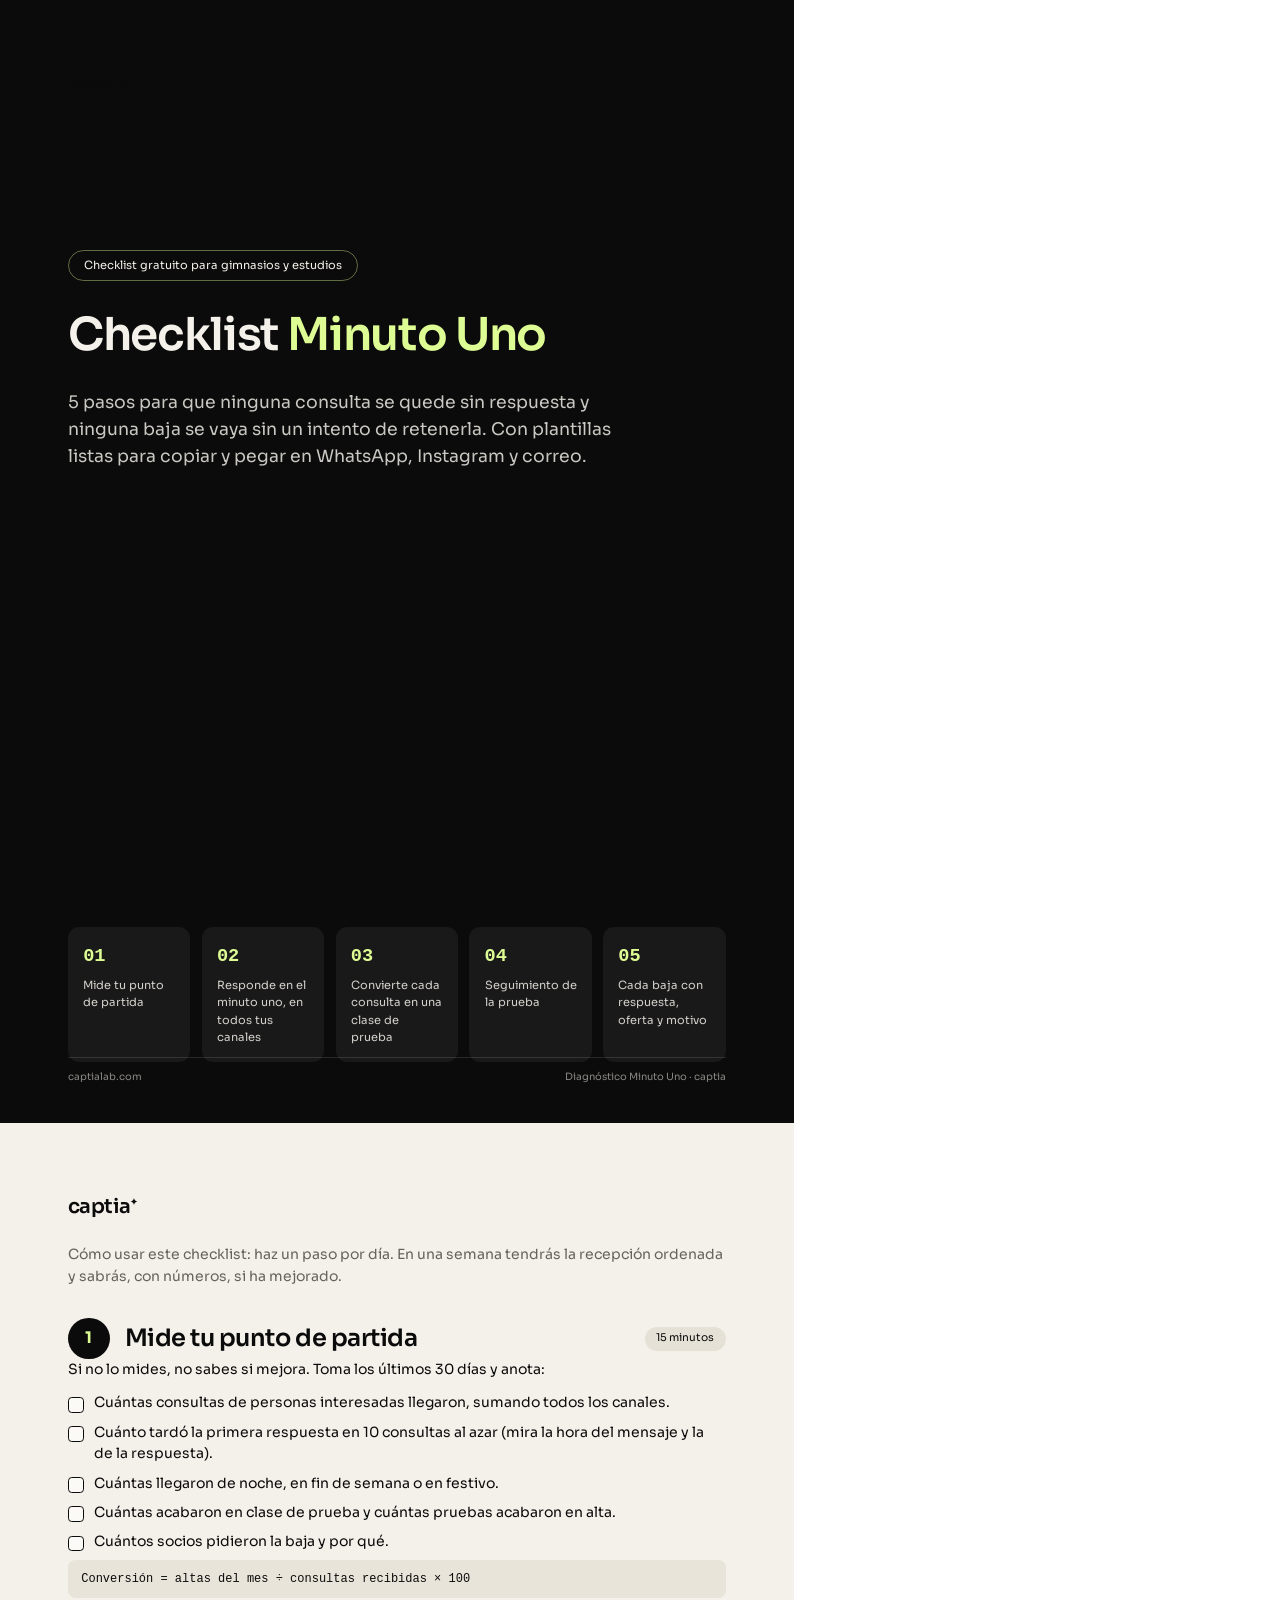
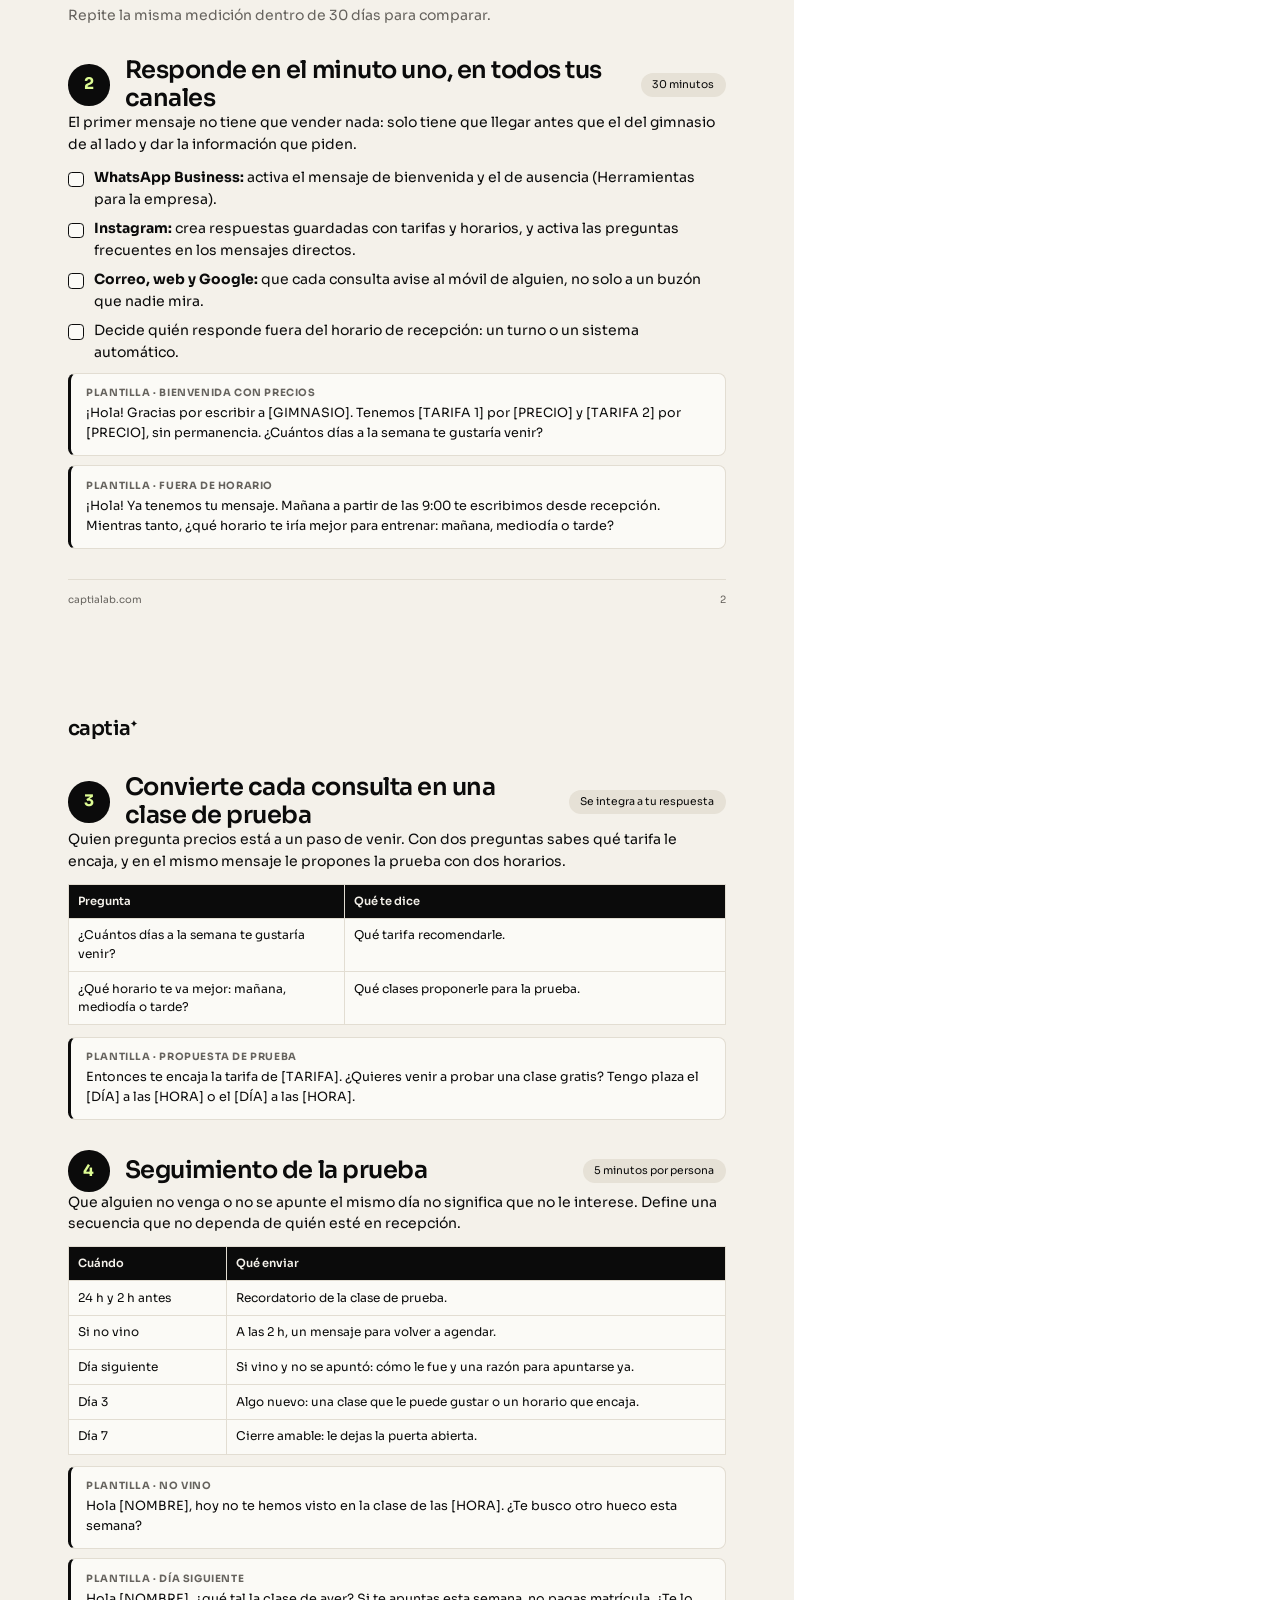
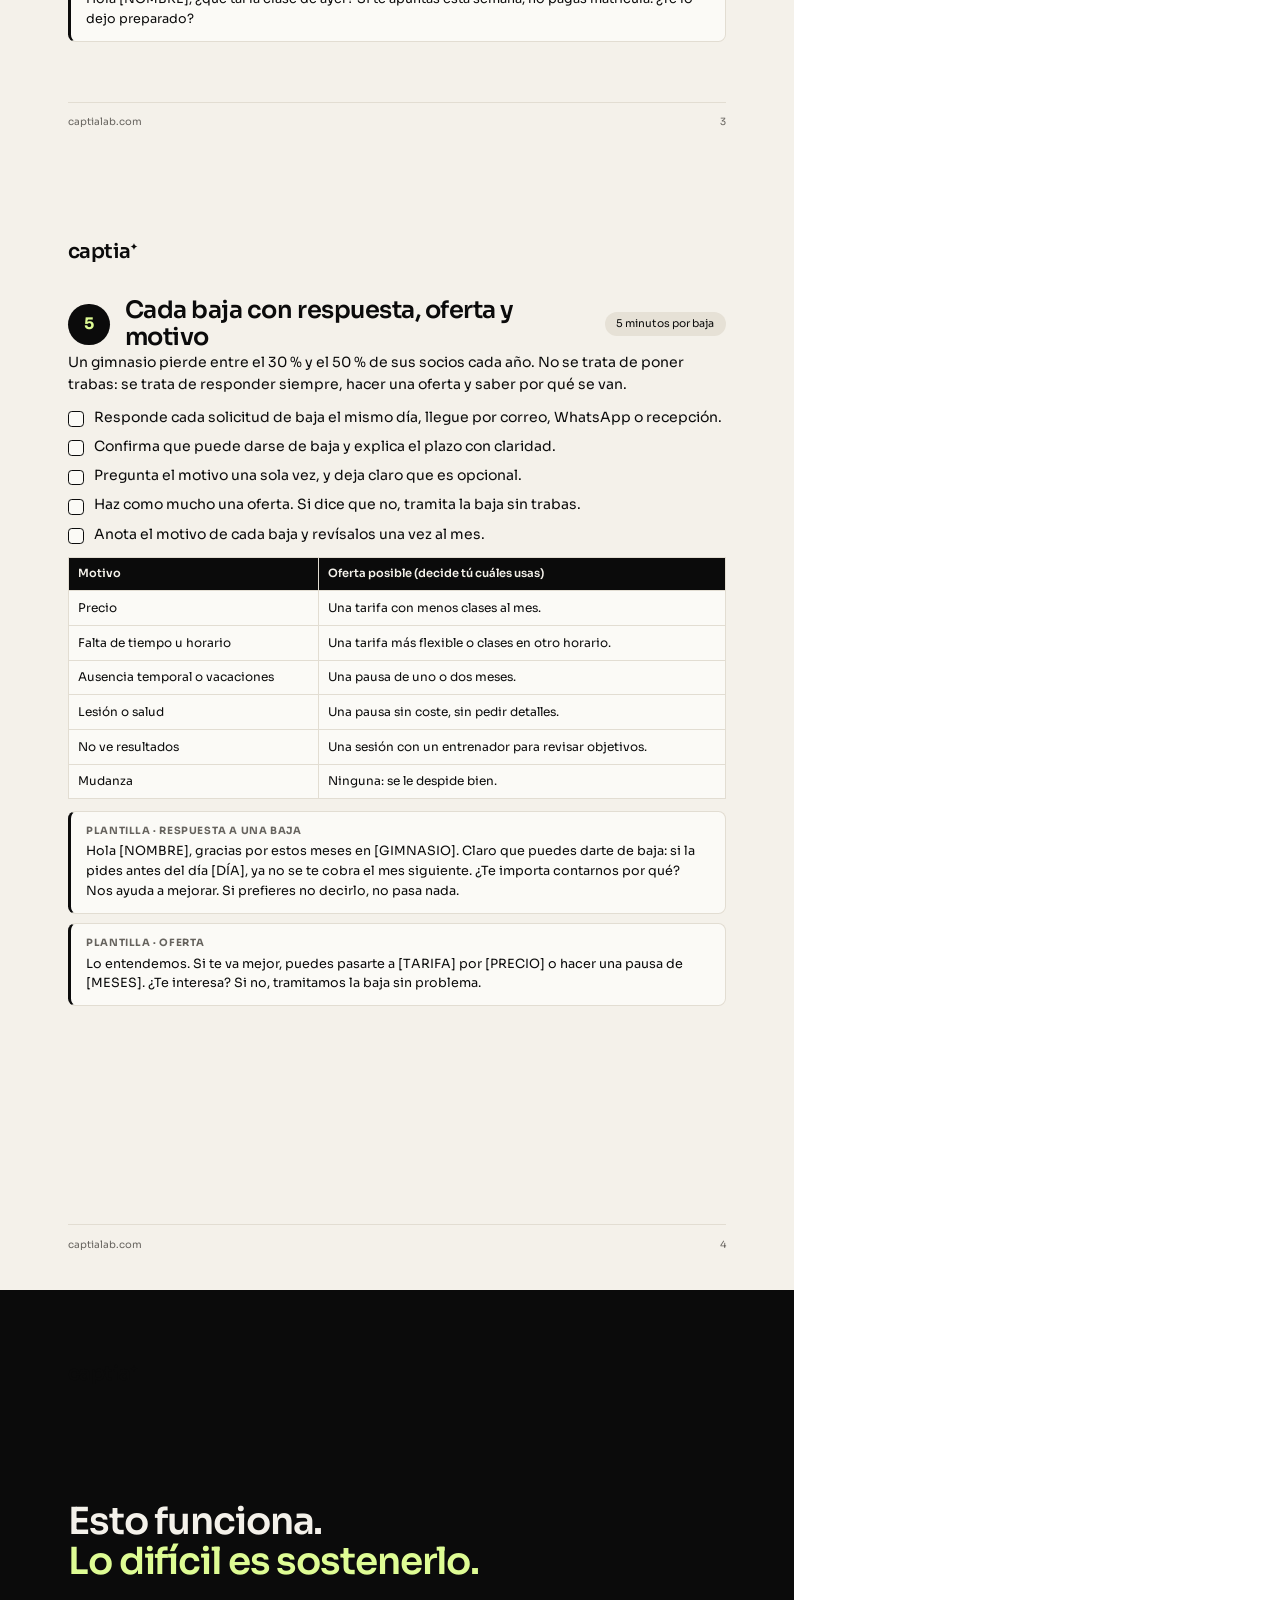
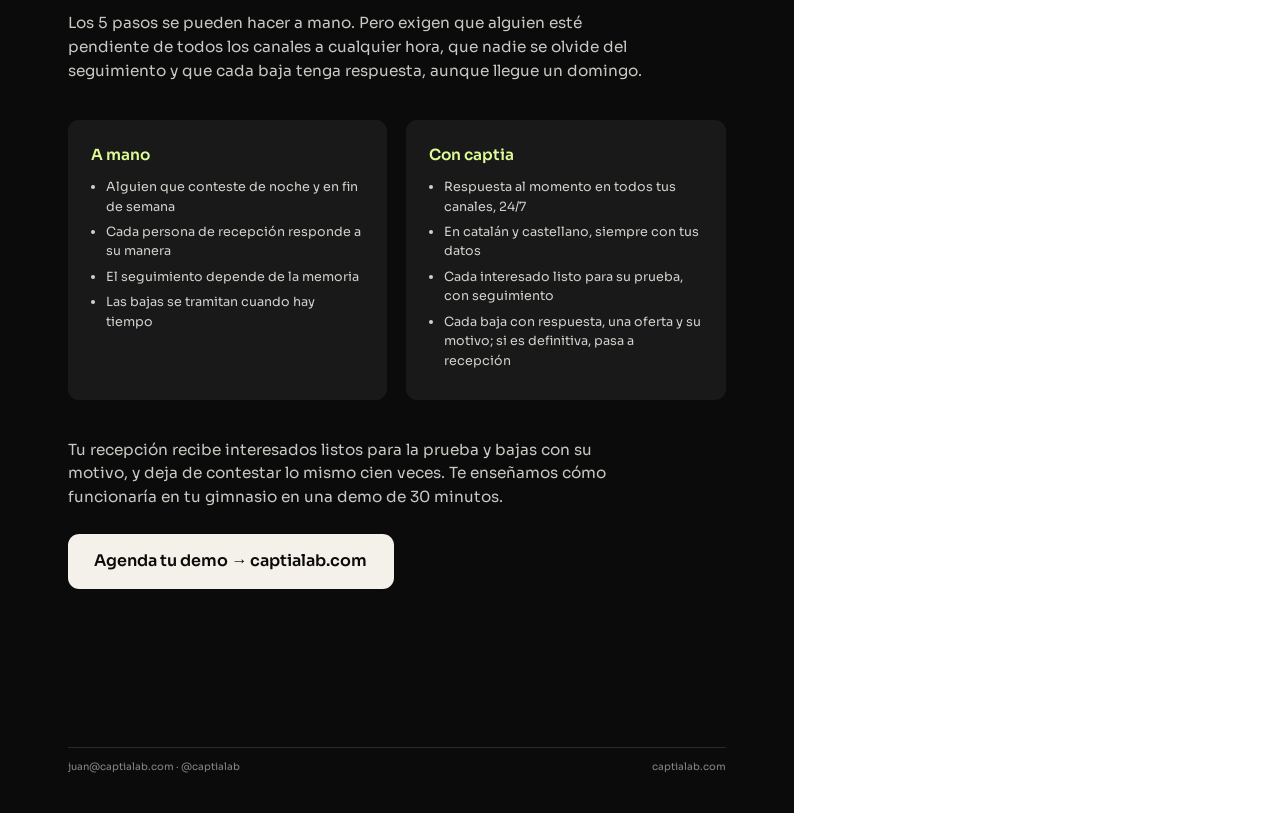
==== commit 6be7e880: "Textos según el alcance real: pase a recepción para pruebas y bajas definitivas; restaura las 9 tarj" ====
--- a/lead-magnet/checklist.html
+++ b/lead-magnet/checklist.html
@@ -184,12 +184,12 @@
       <ul>
         <li>Respuesta al momento en todos tus canales, 24/7</li>
         <li>En catalán y castellano, siempre con tus datos</li>
-        <li>Clase de prueba reservada y seguimiento automático</li>
-        <li>Cada baja con respuesta, una oferta y su motivo</li>
+        <li>Cada interesado listo para su prueba, con seguimiento</li>
+        <li>Cada baja con respuesta, una oferta y su motivo; si es definitiva, pasa a recepción</li>
       </ul>
     </div>
   </div>
-  <p>Tu recepción recibe pruebas agendadas y bajas con su motivo, y deja de contestar lo mismo cien veces. Te enseñamos cómo funcionaría en tu gimnasio en una demo de 30 minutos.</p>
+  <p>Tu recepción recibe interesados listos para la prueba y bajas con su motivo, y deja de contestar lo mismo cien veces. Te enseñamos cómo funcionaría en tu gimnasio en una demo de 30 minutos.</p>
   <a class="cta" href="https://captialab.com/confirmacion-leadflow-inmo">Agenda tu demo → captialab.com</a>
   <div class="foot"><span>juan@captialab.com · @captialab</span><span>captialab.com</span></div>
 </section>
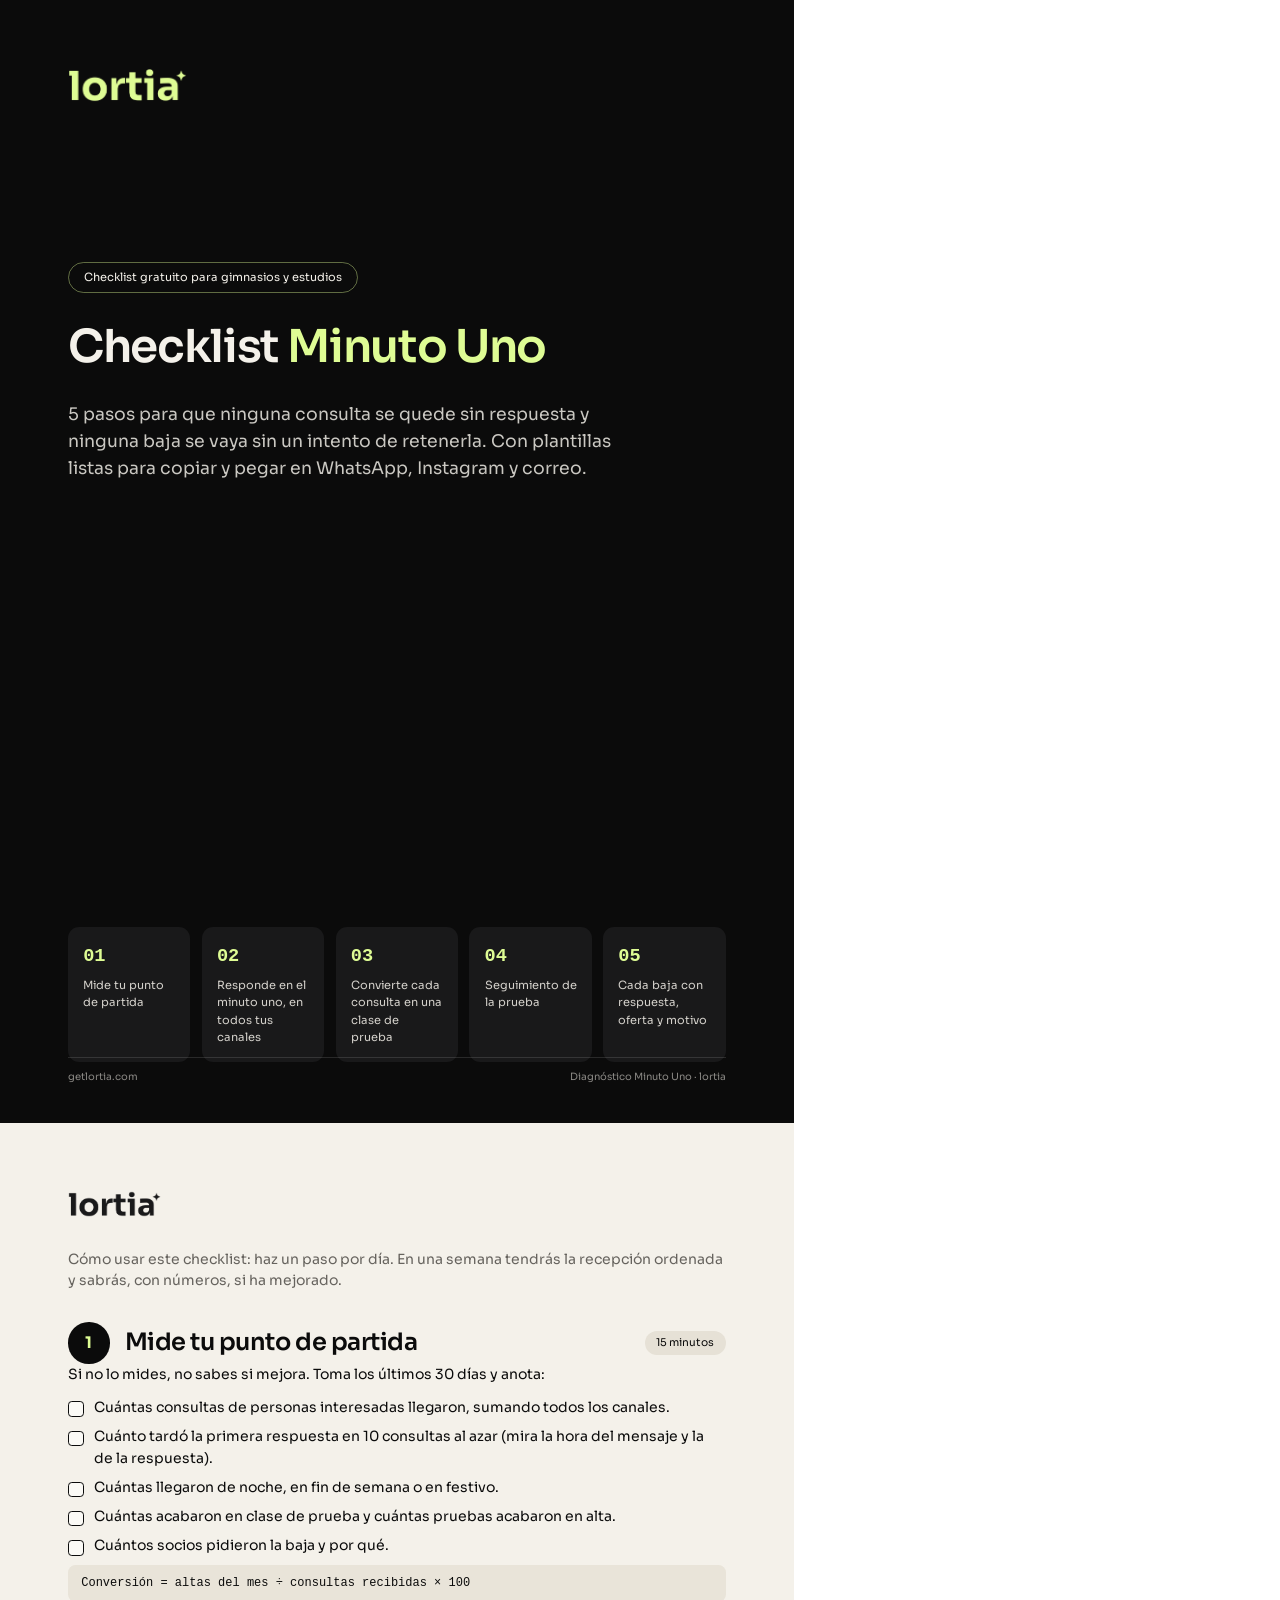
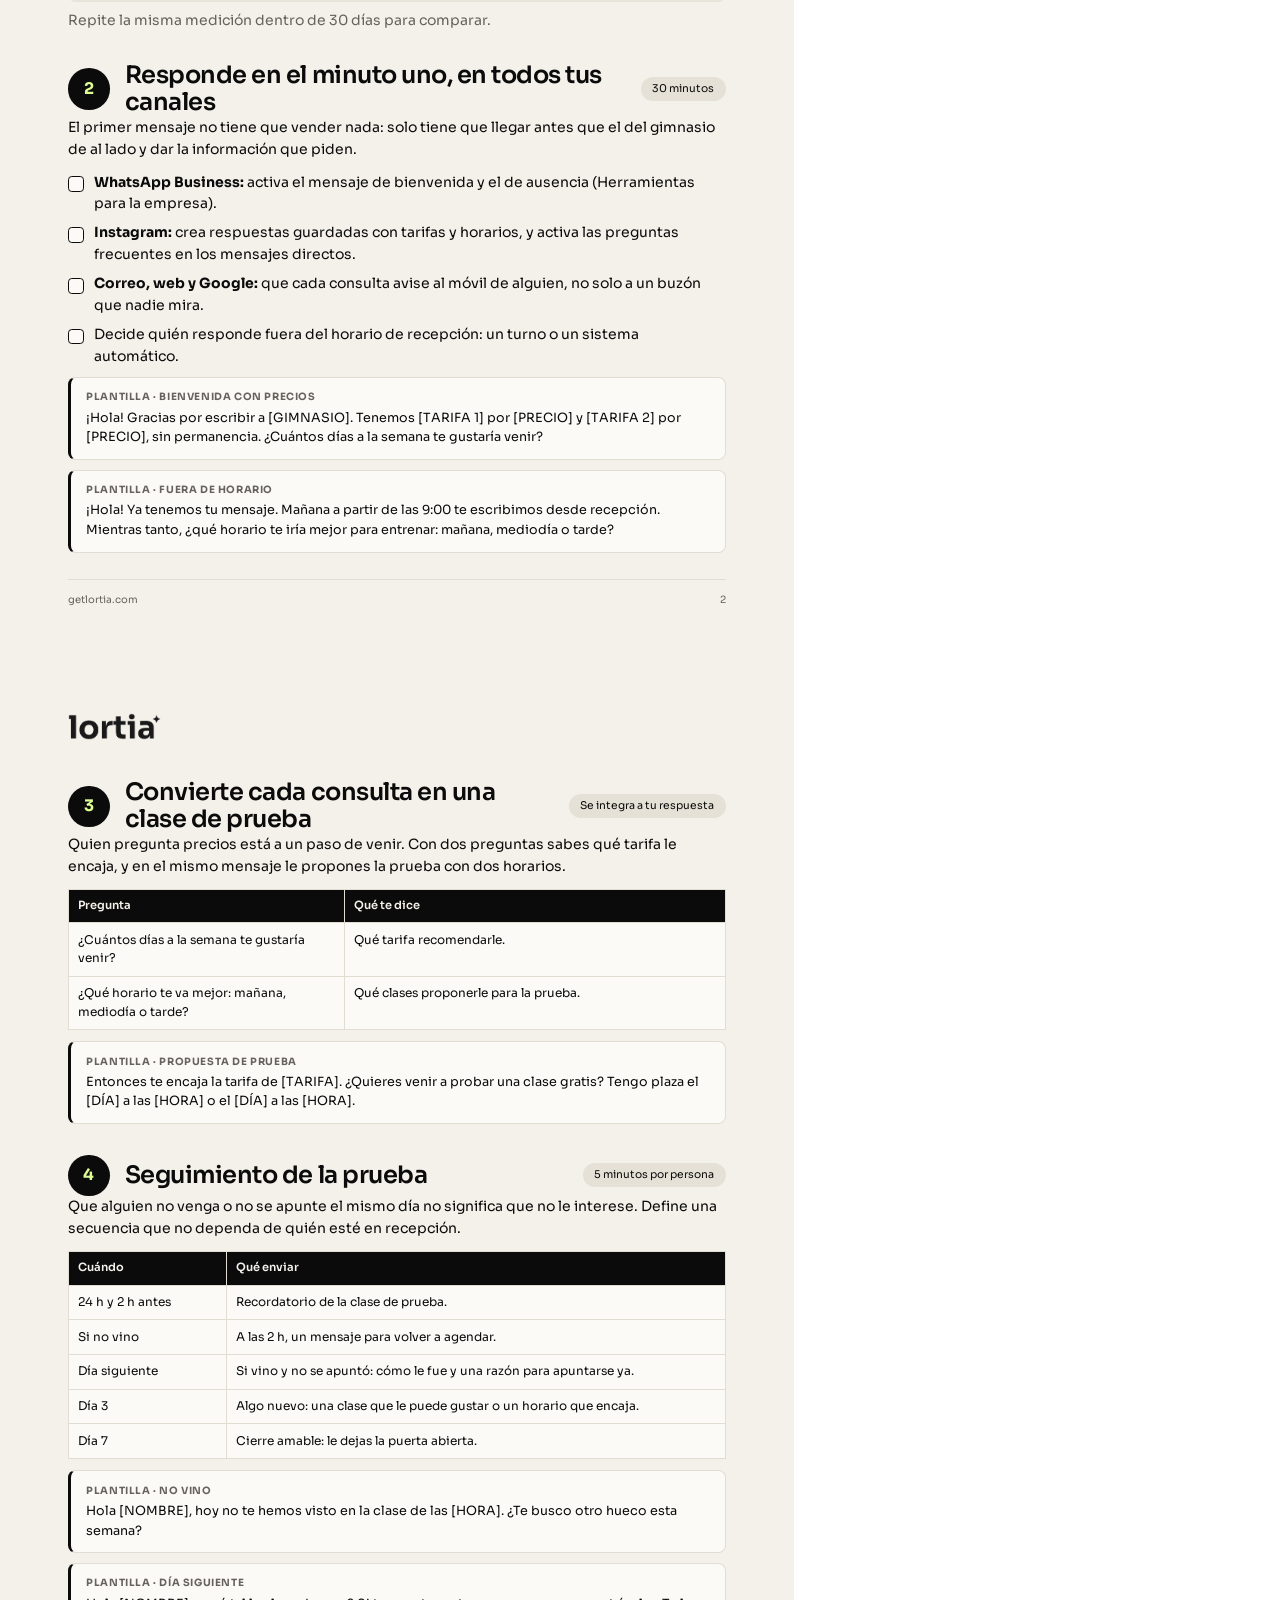
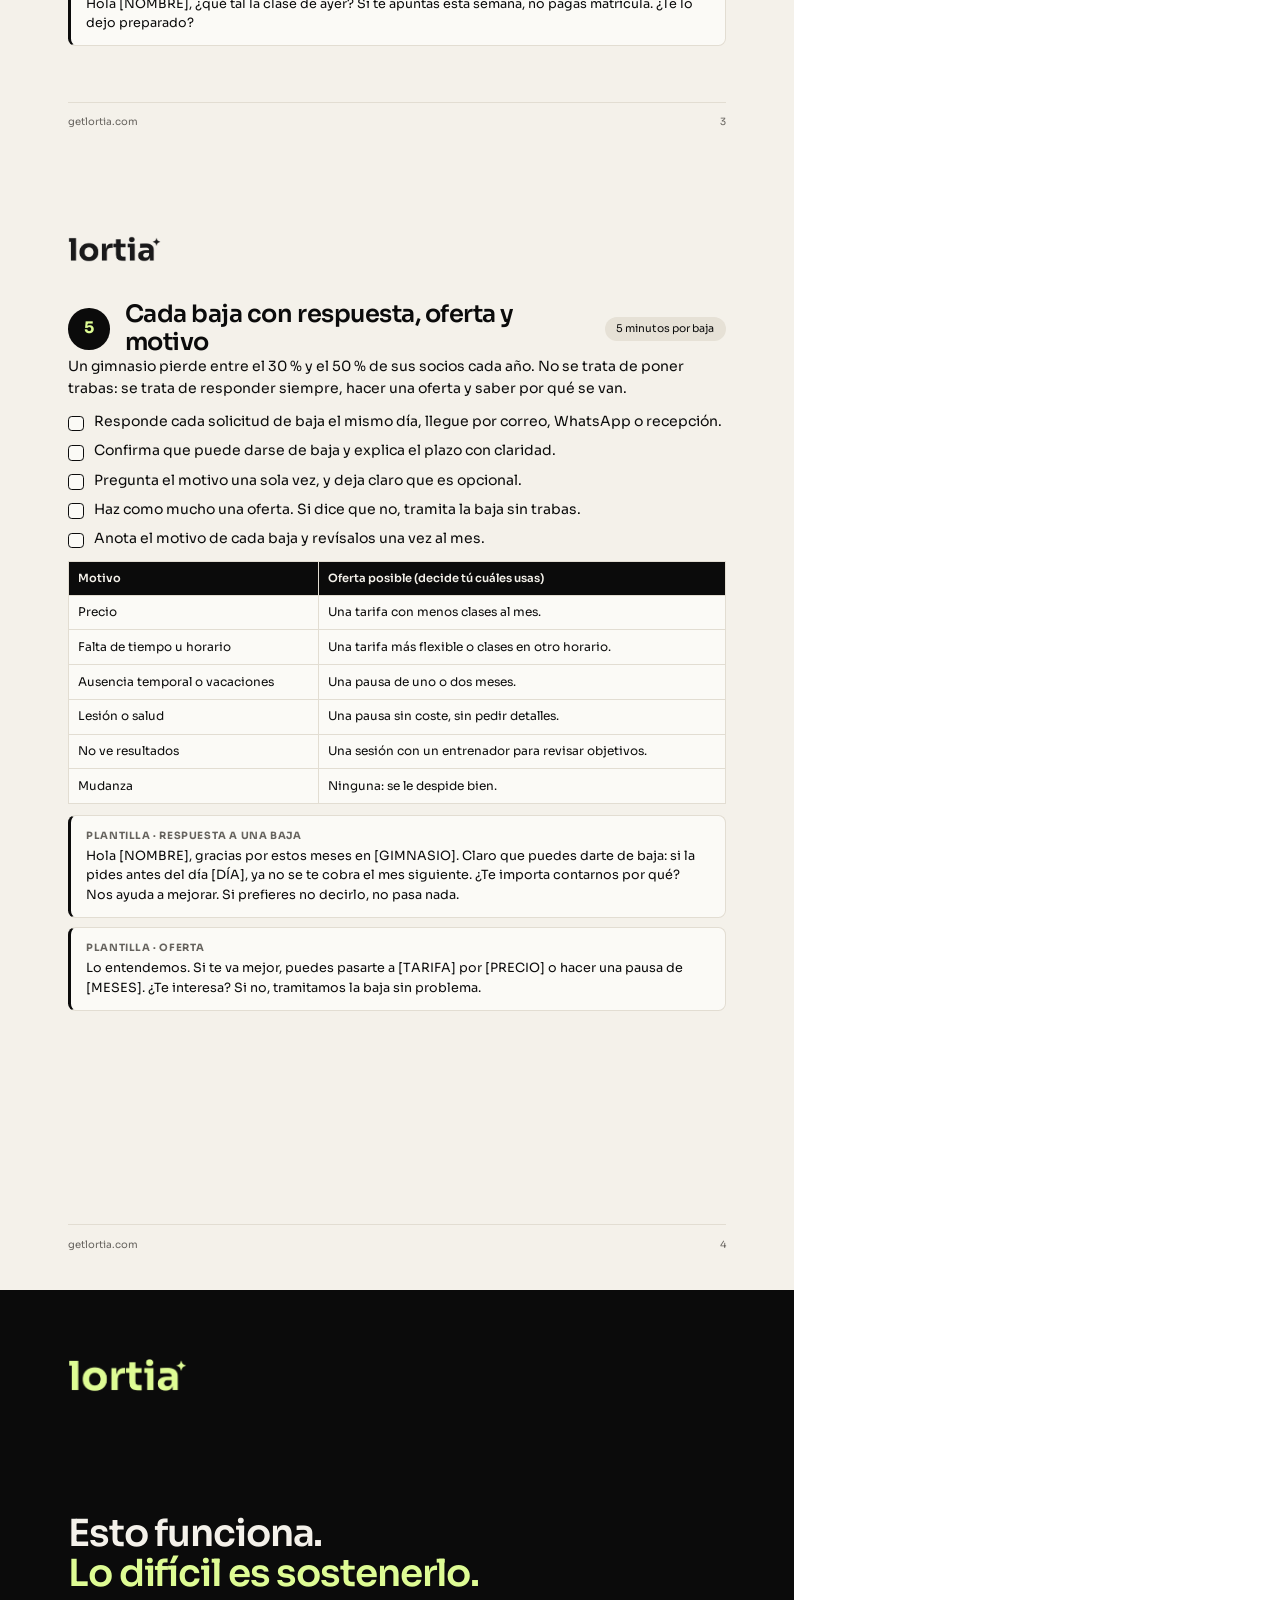
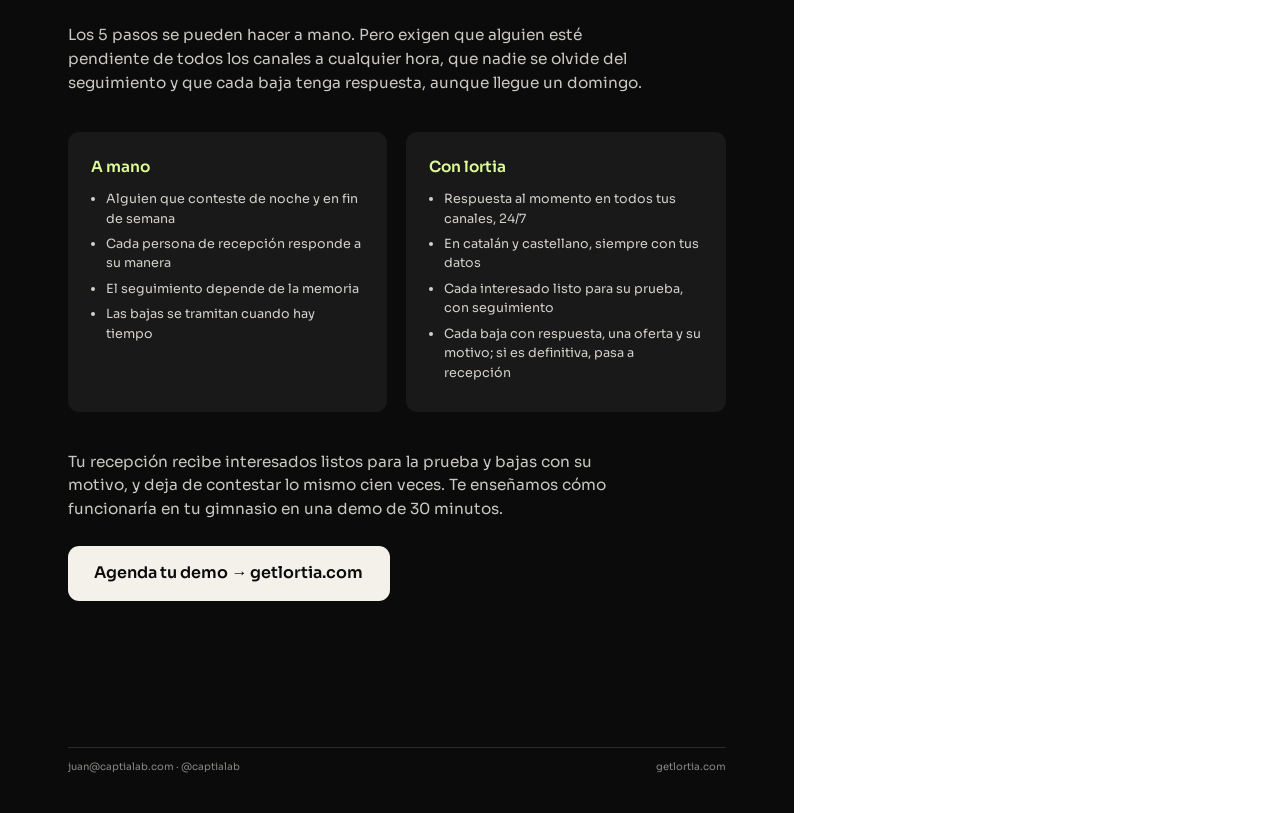
==== commit d9267fe1: "Rebranding a lortia: logos, favicon, nombre y dominio getlortia.com Co-Authored-By: Claude Opus 5.5 " ====
--- a/lead-magnet/checklist.html
+++ b/lead-magnet/checklist.html
@@ -2,7 +2,7 @@
 <html lang="es">
 <head>
 <meta charset="UTF-8">
-<title>Checklist Minuto Uno · captia</title>
+<title>Checklist Minuto Uno · lortia</title>
 <!-- Fuente del PDF assets/checklist-minuto-uno.pdf. Para regenerarlo: node lead-magnet/build-pdf.js -->
 <style>
   @font-face { font-family: "Sora"; src: url("fonts/sora.woff2") format("woff2"); font-weight: 100 800; unicode-range: U+0000-00FF, U+0131, U+0152-0153, U+02BB-02BC, U+02C6, U+02DA, U+02DC, U+2000-206F, U+2074, U+20AC, U+2122, U+2191, U+2193, U+2212, U+2215, U+FEFF, U+FFFD; }
@@ -62,7 +62,7 @@
 
 <!-- ============ PORTADA ============ -->
 <section class="page cover">
-  <div class="logo">captia<sup>✦</sup></div>
+  <div class="logo"><img src="logo-lima.png" alt="lortia" style="height:9mm"></div>
   <div><span class="pill">Checklist gratuito para gimnasios y estudios</span></div>
   <h1>Checklist <span>Minuto Uno</span></h1>
   <p class="sub">5 pasos para que ninguna consulta se quede sin respuesta y ninguna baja se vaya sin un intento de retenerla. Con plantillas listas para copiar y pegar en WhatsApp, Instagram y correo.</p>
@@ -73,12 +73,12 @@
     <div><b>04</b>Seguimiento de la prueba</div>
     <div><b>05</b>Cada baja con respuesta, oferta y motivo</div>
   </div>
-  <div class="foot"><span>captialab.com</span><span>Diagnóstico Minuto Uno · captia</span></div>
+  <div class="foot"><span>getlortia.com</span><span>Diagnóstico Minuto Uno · lortia</span></div>
 </section>
 
 <!-- ============ PASOS 1 y 2 ============ -->
 <section class="page">
-  <div class="logo">captia<sup>✦</sup></div>
+  <div class="logo"><img src="logo-onyx.png" alt="lortia" style="height:7mm"></div>
   <p class="muted" style="margin-top:6mm">Cómo usar este checklist: haz un paso por día. En una semana tendrás la recepción ordenada y sabrás, con números, si ha mejorado.</p>
 
   <div class="step-head"><div class="num">1</div><h2>Mide tu punto de partida</h2><span class="time">15 minutos</span></div>
@@ -104,12 +104,12 @@
   <div class="msg"><span class="lbl">Plantilla · Bienvenida con precios</span>¡Hola! Gracias por escribir a [GIMNASIO]. Tenemos [TARIFA 1] por [PRECIO] y [TARIFA 2] por [PRECIO], sin permanencia. ¿Cuántos días a la semana te gustaría venir?</div>
   <div class="msg"><span class="lbl">Plantilla · Fuera de horario</span>¡Hola! Ya tenemos tu mensaje. Mañana a partir de las 9:00 te escribimos desde recepción. Mientras tanto, ¿qué horario te iría mejor para entrenar: mañana, mediodía o tarde?</div>
 
-  <div class="foot"><span>captialab.com</span><span>2</span></div>
+  <div class="foot"><span>getlortia.com</span><span>2</span></div>
 </section>
 
 <!-- ============ PASOS 3 y 4 ============ -->
 <section class="page">
-  <div class="logo">captia<sup>✦</sup></div>
+  <div class="logo"><img src="logo-onyx.png" alt="lortia" style="height:7mm"></div>
 
   <div class="step-head"><div class="num">3</div><h2>Convierte cada consulta en una clase de prueba</h2><span class="time">Se integra a tu respuesta</span></div>
   <p>Quien pregunta precios está a un paso de venir. Con dos preguntas sabes qué tarifa le encaja, y en el mismo mensaje le propones la prueba con dos horarios.</p>
@@ -133,12 +133,12 @@
   <div class="msg"><span class="lbl">Plantilla · No vino</span>Hola [NOMBRE], hoy no te hemos visto en la clase de las [HORA]. ¿Te busco otro hueco esta semana?</div>
   <div class="msg"><span class="lbl">Plantilla · Día siguiente</span>Hola [NOMBRE], ¿qué tal la clase de ayer? Si te apuntas esta semana, no pagas matrícula. ¿Te lo dejo preparado?</div>
 
-  <div class="foot"><span>captialab.com</span><span>3</span></div>
+  <div class="foot"><span>getlortia.com</span><span>3</span></div>
 </section>
 
 <!-- ============ PASO 5 ============ -->
 <section class="page">
-  <div class="logo">captia<sup>✦</sup></div>
+  <div class="logo"><img src="logo-onyx.png" alt="lortia" style="height:7mm"></div>
 
   <div class="step-head"><div class="num">5</div><h2>Cada baja con respuesta, oferta y motivo</h2><span class="time">5 minutos por baja</span></div>
   <p>Un gimnasio pierde entre el 30 % y el 50 % de sus socios cada año. No se trata de poner trabas: se trata de responder siempre, hacer una oferta y saber por qué se van.</p>
@@ -161,12 +161,12 @@
   <div class="msg"><span class="lbl">Plantilla · Respuesta a una baja</span>Hola [NOMBRE], gracias por estos meses en [GIMNASIO]. Claro que puedes darte de baja: si la pides antes del día [DÍA], ya no se te cobra el mes siguiente. ¿Te importa contarnos por qué? Nos ayuda a mejorar. Si prefieres no decirlo, no pasa nada.</div>
   <div class="msg"><span class="lbl">Plantilla · Oferta</span>Lo entendemos. Si te va mejor, puedes pasarte a [TARIFA] por [PRECIO] o hacer una pausa de [MESES]. ¿Te interesa? Si no, tramitamos la baja sin problema.</div>
 
-  <div class="foot"><span>captialab.com</span><span>4</span></div>
+  <div class="foot"><span>getlortia.com</span><span>4</span></div>
 </section>
 
 <!-- ============ CIERRE ============ -->
 <section class="page closing">
-  <div class="logo">captia<sup>✦</sup></div>
+  <div class="logo"><img src="logo-lima.png" alt="lortia" style="height:9mm"></div>
   <h1>Esto funciona.<br><span>Lo difícil es sostenerlo.</span></h1>
   <p style="margin-top:8mm">Los 5 pasos se pueden hacer a mano. Pero exigen que alguien esté pendiente de todos los canales a cualquier hora, que nadie se olvide del seguimiento y que cada baja tenga respuesta, aunque llegue un domingo.</p>
   <div class="cmp">
@@ -180,7 +180,7 @@
       </ul>
     </div>
     <div>
-      <h3>Con captia</h3>
+      <h3>Con lortia</h3>
       <ul>
         <li>Respuesta al momento en todos tus canales, 24/7</li>
         <li>En catalán y castellano, siempre con tus datos</li>
@@ -190,8 +190,8 @@
     </div>
   </div>
   <p>Tu recepción recibe interesados listos para la prueba y bajas con su motivo, y deja de contestar lo mismo cien veces. Te enseñamos cómo funcionaría en tu gimnasio en una demo de 30 minutos.</p>
-  <a class="cta" href="https://captialab.com/confirmacion-leadflow-inmo">Agenda tu demo → captialab.com</a>
-  <div class="foot"><span>juan@captialab.com · @captialab</span><span>captialab.com</span></div>
+  <a class="cta" href="https://getlortia.com/confirmacion-leadflow-inmo">Agenda tu demo → getlortia.com</a>
+  <div class="foot"><span>juan@captialab.com · @captialab</span><span>getlortia.com</span></div>
 </section>
 
 </body>
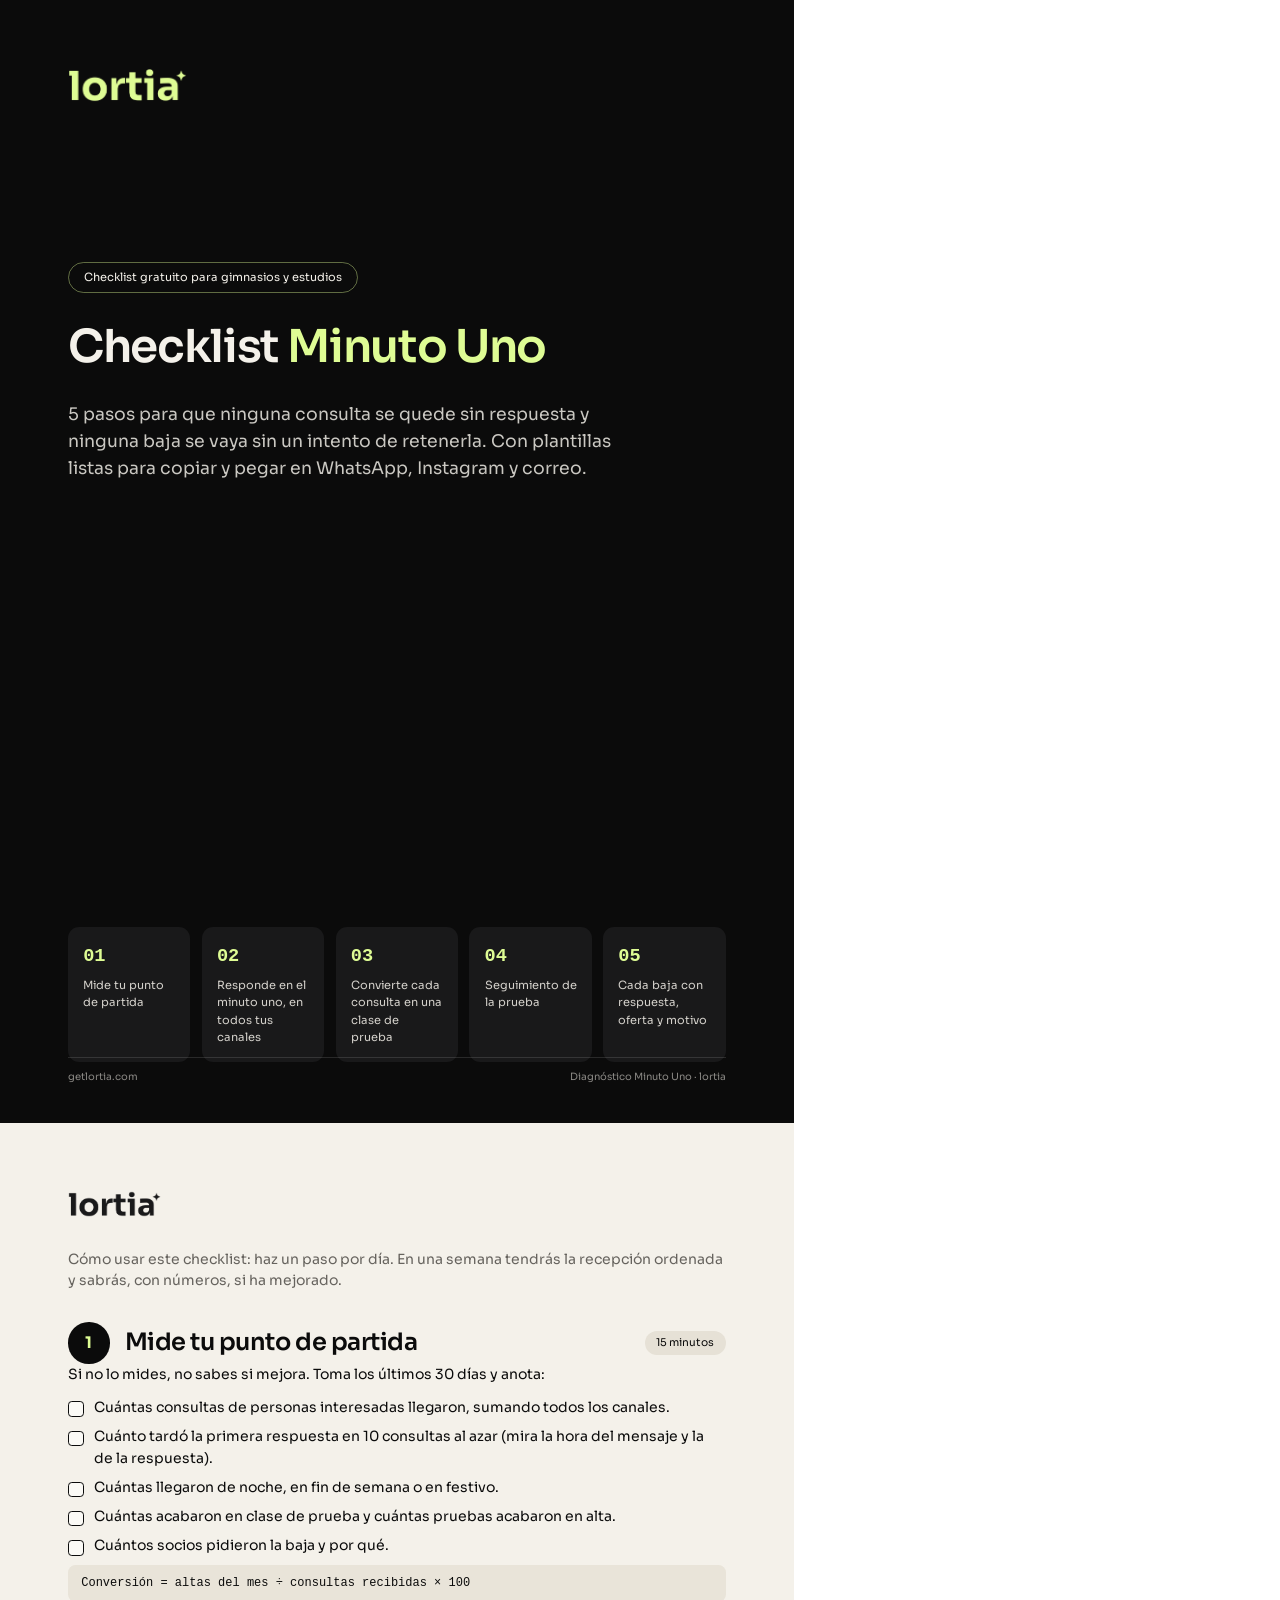
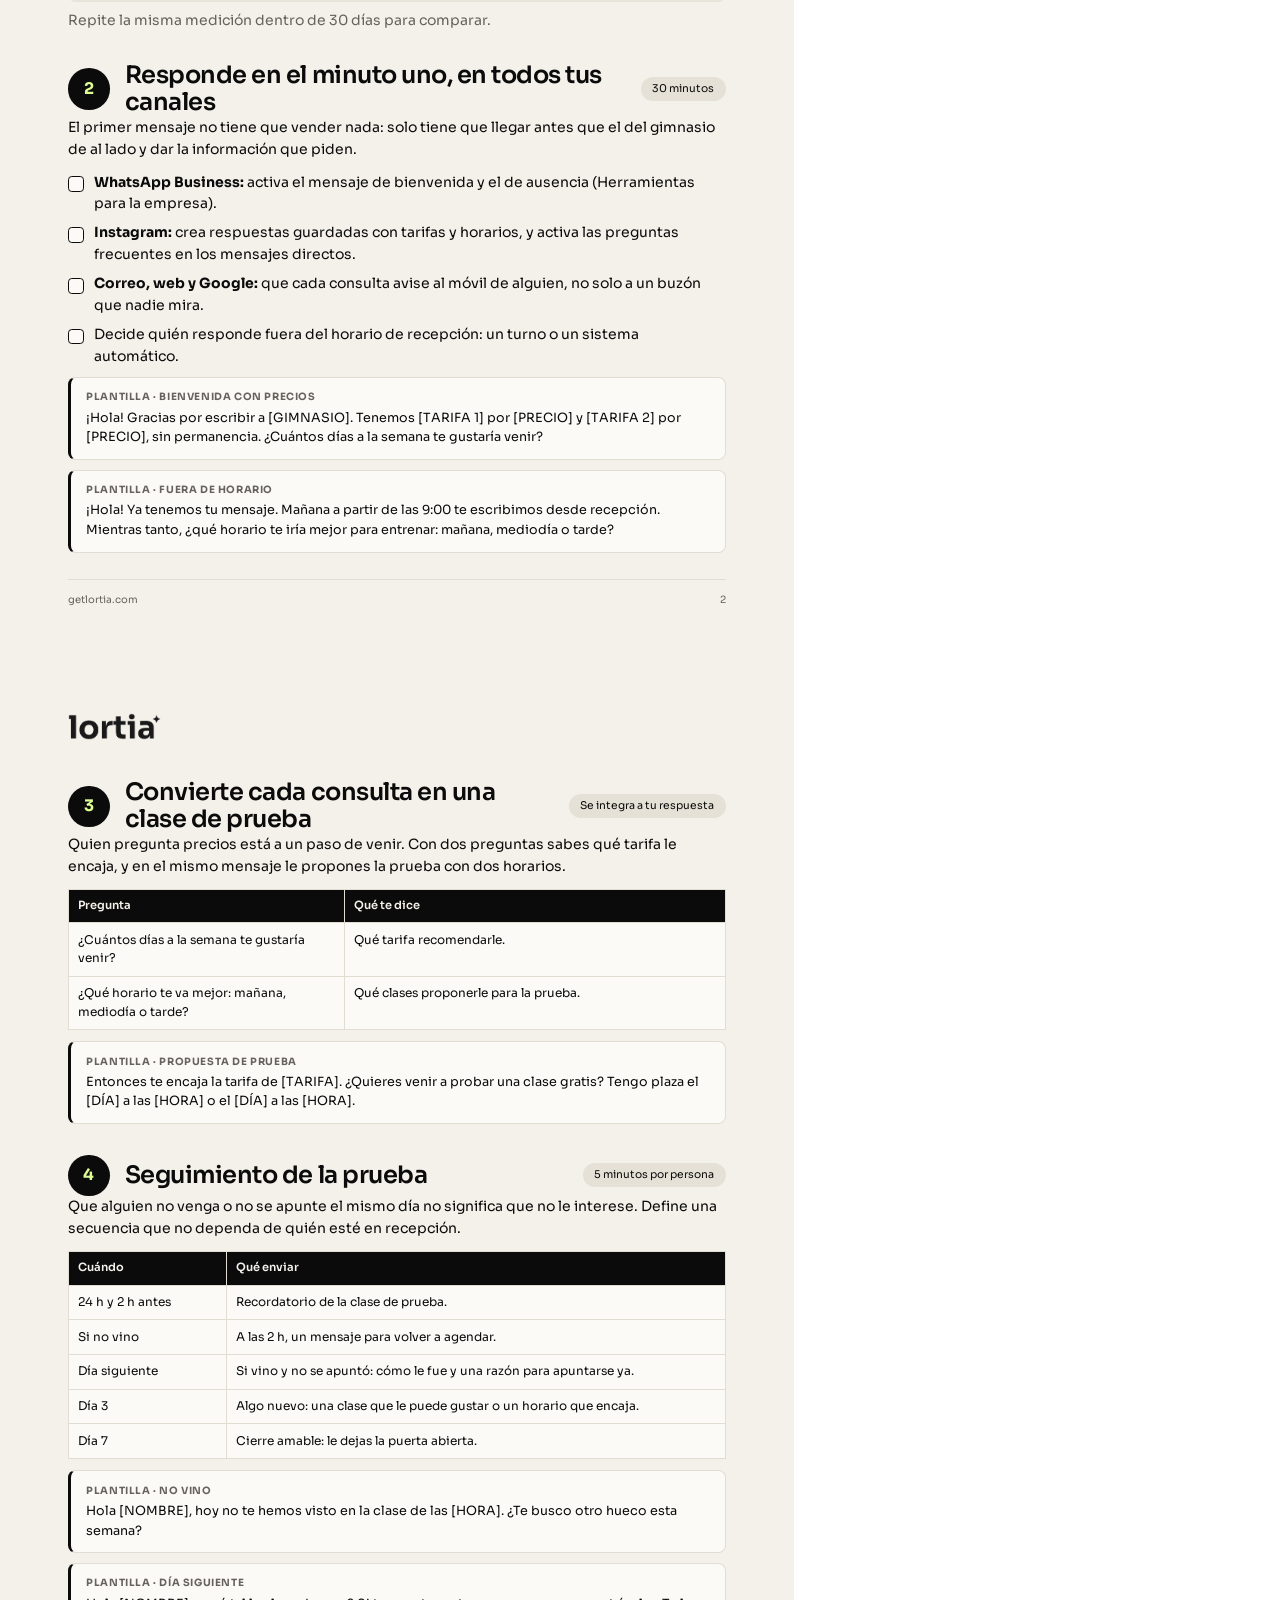
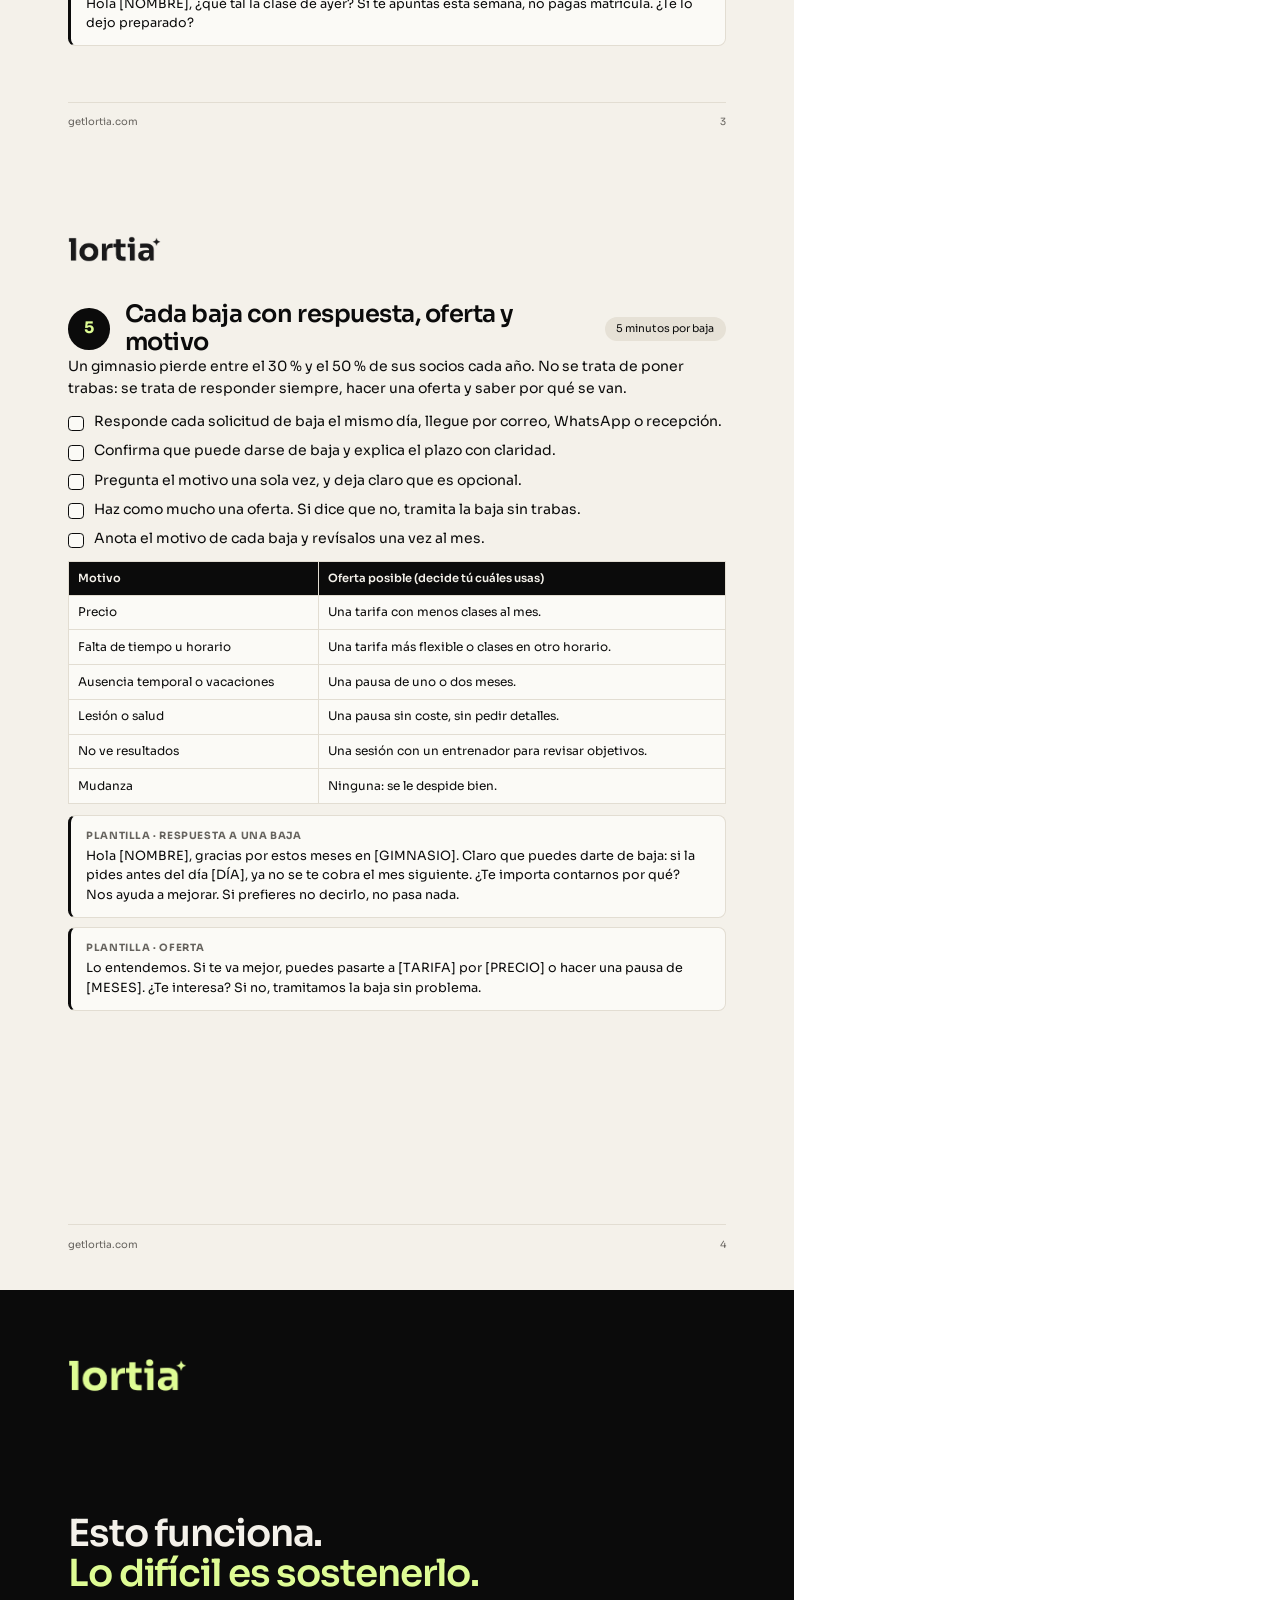
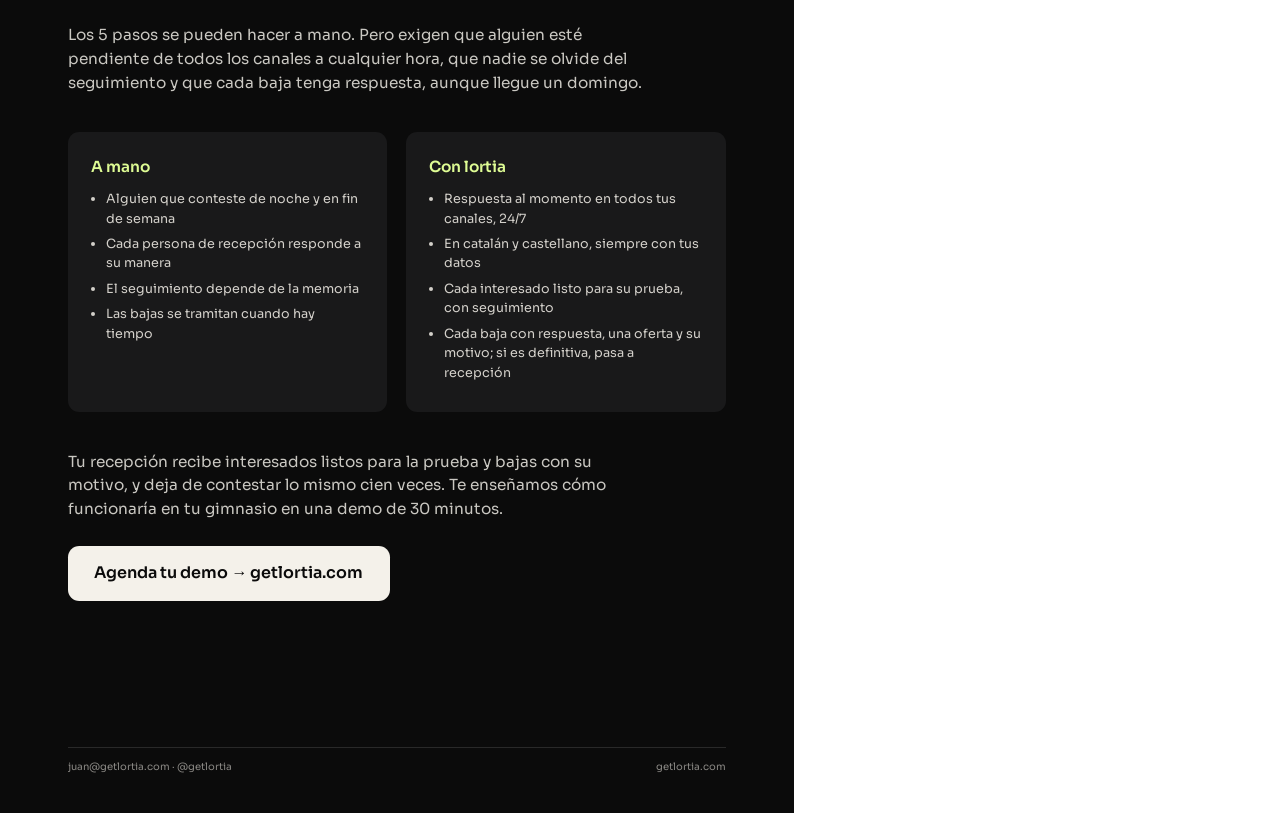
==== commit 011750df: "Contacto: juan@getlortia.com e Instagram @getlortia Co-Authored-By: Claude Opus 5.5 <noreply@anthrop" ====
--- a/lead-magnet/checklist.html
+++ b/lead-magnet/checklist.html
@@ -191,7 +191,7 @@
   </div>
   <p>Tu recepción recibe interesados listos para la prueba y bajas con su motivo, y deja de contestar lo mismo cien veces. Te enseñamos cómo funcionaría en tu gimnasio en una demo de 30 minutos.</p>
   <a class="cta" href="https://getlortia.com/confirmacion-leadflow-inmo">Agenda tu demo → getlortia.com</a>
-  <div class="foot"><span>juan@captialab.com · @captialab</span><span>getlortia.com</span></div>
+  <div class="foot"><span>juan@getlortia.com · @getlortia</span><span>getlortia.com</span></div>
 </section>
 
 </body>
